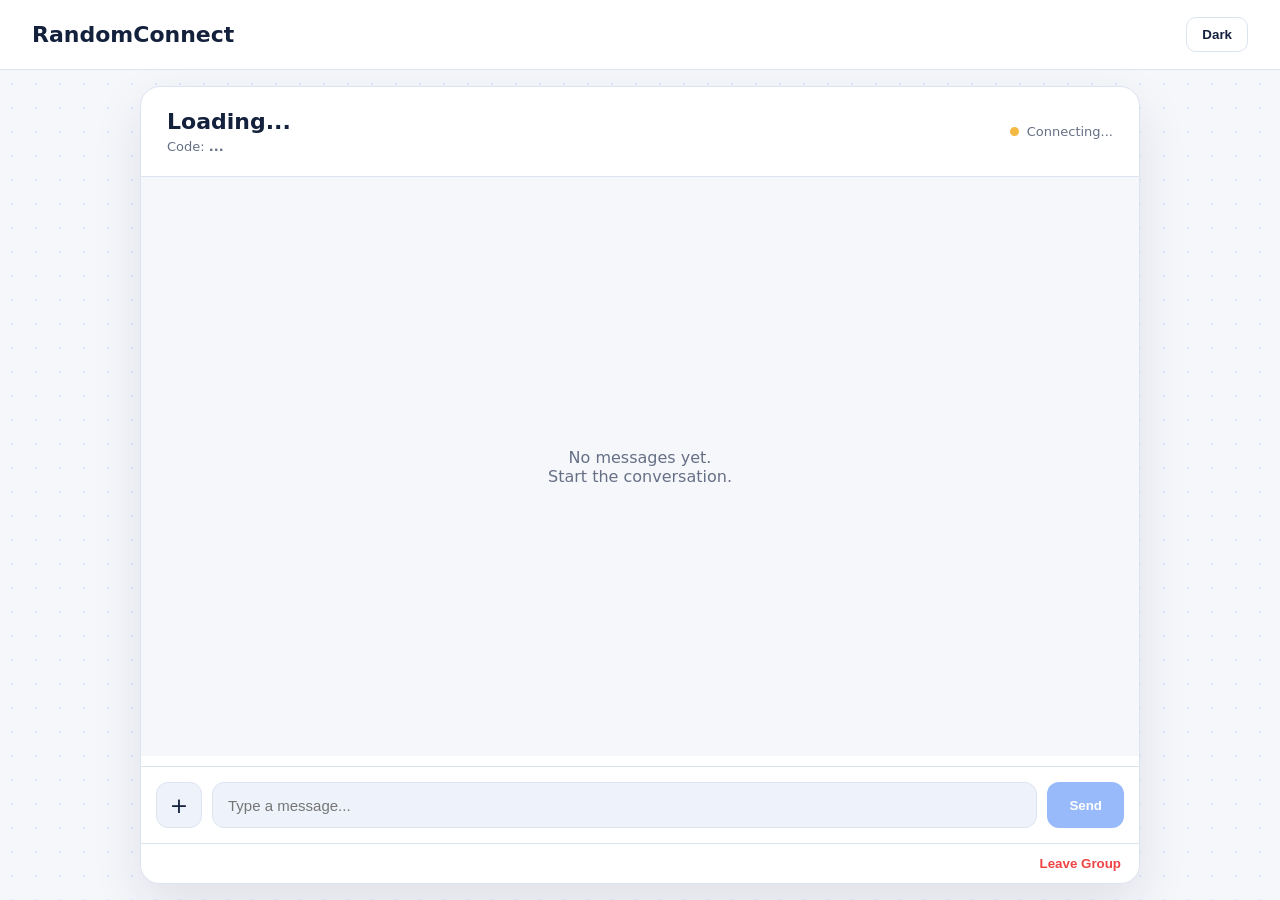
==== group-chat.html @ fb26e9f5 "Fix PostgreSQL group activity and chat" ====
<!DOCTYPE html>
<html lang="en">

<head>

    <meta charset="UTF-8">

    <meta
        name="viewport"
        content="width=device-width, initial-scale=1.0"
    >

    <title>Group Chat - RandomConnect</title>

    <style>

        * {
            box-sizing: border-box;
            margin: 0;
            padding: 0;
        }

        :root {
            --background: #f6f7fb;
            --surface: #ffffff;
            --surface-2: #eef3fb;
            --text: #14213d;
            --muted: #667085;
            --primary: #3478f6;
            --primary-dark: #2563d8;
            --border: #dce4f0;
        }

        body.dark {
            --background: #0f172a;
            --surface: #172033;
            --surface-2: #202b40;
            --text: #f8fafc;
            --muted: #94a3b8;
            --border: #334155;
        }

        body {
            min-height: 100vh;
            background-color: var(--background);

            background-image:
                radial-gradient(
                    #dce8ff 1.5px,
                    transparent 1.5px
                );

            background-size: 24px 24px;

            color: var(--text);

            font-family:
                Inter,
                system-ui,
                -apple-system,
                BlinkMacSystemFont,
                "Segoe UI",
                sans-serif;
        }

        body.dark {
            background-image:
                radial-gradient(
                    #263550 1.5px,
                    transparent 1.5px
                );
        }

        /* HEADER */

        header {
            height: 70px;

            display: flex;
            align-items: center;
            justify-content: space-between;

            padding: 0 32px;

            background: var(--surface);

            border-bottom:
                1px solid var(--border);
        }

        .logo {
            text-decoration: none;

            color: var(--text);

            font-size: 22px;
            font-weight: 800;
        }

        #theme-toggle {
            border: 1px solid var(--border);

            background: var(--surface);

            color: var(--text);

            padding: 9px 15px;

            border-radius: 10px;

            cursor: pointer;

            font-weight: 600;
        }

        /* PAGE */

        .page {
            width: min(
                1000px,
                calc(100% - 32px)
            );

            height: calc(100vh - 102px);

            min-height: 500px;

            margin: 16px auto;

            background: var(--surface);

            border:
                1px solid var(--border);

            border-radius: 20px;

            overflow: hidden;

            box-shadow:
                0 20px 50px
                rgba(20, 33, 61, 0.10);

            display: flex;
            flex-direction: column;
        }

        /* CHAT HEADER */

        .chat-header {
            padding: 22px 26px;

            display: flex;
            align-items: center;
            justify-content: space-between;

            border-bottom:
                1px solid var(--border);
        }

        .chat-header h1 {
            font-size: 22px;
        }

        .chat-header p {
            margin-top: 5px;

            color: var(--muted);

            font-size: 13px;
        }

        .status {
            display: flex;
            align-items: center;

            gap: 8px;

            color: var(--muted);

            font-size: 13px;
        }

        .status::before {
            content: "";

            width: 9px;
            height: 9px;

            border-radius: 50%;

            background: #f4b942;
        }

        .status.connected::before {
            background: #22c55e;
        }

        .status.disconnected::before {
            background: #ef4444;
        }

        /* BODY */

        .chat-body {
            flex: 1;

            min-height: 0;

            display: flex;
            flex-direction: column;
        }

        .messages {
            flex: 1;

            overflow-y: auto;

            padding: 26px;

            display: flex;
            flex-direction: column;

            gap: 12px;

            background: var(--background);
        }

        .empty {
            margin: auto;

            text-align: center;

            color: var(--muted);
        }

        .chat-message {
            max-width: 70%;

            align-self: flex-start;

            display: flex;
            flex-direction: column;

            gap: 4px;
        }

        .chat-message.own {
            align-self: flex-end;

            align-items: flex-end;
        }

        .bubble {
            padding: 11px 15px;

            border-radius:
                16px 16px 16px 4px;

            background: var(--surface);

            border:
                1px solid var(--border);

            word-break: break-word;

            line-height: 1.45;
        }

        .chat-message.own .bubble {
            background: var(--primary);

            color: white;

            border-color: var(--primary);

            border-radius:
                16px 16px 4px 16px;
        }

        .meta {
            padding: 0 5px;

            color: var(--muted);

            font-size: 10px;
        }

        /* FILES */

        .shared-image {
            max-width: 320px;
            max-height: 320px;

            border-radius: 12px;

            display: block;
        }

        .shared-video {
            max-width: 360px;
            width: 100%;

            border-radius: 12px;

            display: block;
        }

        .file-link {
            color: inherit;

            font-weight: 600;

            text-decoration: none;
        }

        .file-link:hover {
            text-decoration: underline;
        }

        /* COMPOSER */

        .message-form {
            display: flex;

            align-items: center;

            gap: 10px;

            padding: 15px;

            background: var(--surface);

            border-top:
                1px solid var(--border);
        }

        .file-button {
            width: 46px;
            height: 46px;

            display: flex;
            align-items: center;
            justify-content: center;

            border:
                1px solid var(--border);

            border-radius: 12px;

            background: var(--surface-2);

            color: var(--text);

            cursor: pointer;

            font-size: 22px;

            flex-shrink: 0;
        }

        .file-button:hover {
            border-color: var(--primary);
        }

        .message-input {
            flex: 1;

            min-width: 0;

            height: 46px;

            padding: 0 15px;

            border:
                1px solid var(--border);

            border-radius: 12px;

            outline: none;

            background: var(--surface-2);

            color: var(--text);

            font-size: 15px;
        }

        .message-input:focus {
            border-color: var(--primary);

            box-shadow:
                0 0 0 3px
                rgba(52, 120, 246, 0.12);
        }

        .send-button {
            height: 46px;

            padding: 0 22px;

            border: none;

            border-radius: 12px;

            background: var(--primary);

            color: white;

            font-weight: 700;

            cursor: pointer;
        }

        .send-button:hover {
            background: var(--primary-dark);
        }

        .send-button:disabled {
            opacity: 0.5;

            cursor: not-allowed;
        }

        .file-note {
            padding:
                0 18px
                10px;

            color: var(--muted);

            background: var(--surface);

            font-size: 11px;
        }

        /* ACTIONS */

        .chat-actions {
            padding: 12px 18px;

            display: flex;
            justify-content: flex-end;

            border-top:
                1px solid var(--border);

            background: var(--surface);
        }

        .leave-button {
            border: none;

            background: transparent;

            color: #ef4444;

            cursor: pointer;

            font-weight: 600;
        }

        @media (max-width: 650px) {

            header {
                padding: 0 16px;
            }

            .page {
                width: 100%;

                height:
                    calc(100vh - 70px);

                margin: 0;

                border-radius: 0;

                border-left: none;
                border-right: none;
            }

            .chat-header {
                padding: 18px;
            }

            .messages {
                padding: 18px;
            }

            .chat-message {
                max-width: 85%;
            }

            .message-form {
                padding: 10px;
            }

            .send-button {
                padding: 0 17px;
            }

        }

    </style>

</head>


<body>


<header>

    <a
        href="index.html"
        class="logo"
    >
        RandomConnect
    </a>


    <button
        id="theme-toggle"
        type="button"
    >
        Dark
    </button>

</header>


<main class="page">


    <div class="chat-header">

        <div>

            <h1 id="group-title">
                Loading...
            </h1>

            <p>
                Code:
                <strong id="group-code">
                    ...
                </strong>
            </p>

        </div>


        <div
            id="group-chat-status"
            class="status"
        >
            Connecting...
        </div>

    </div>


    <div class="chat-body">


        <div
            id="group-messages"
            class="messages"
        >

            <div
                id="empty-message"
                class="empty"
            >
                No messages yet.<br>
                Start the conversation.
            </div>

        </div>


        <p
            id="upload-status"
            class="file-note"
        ></p>


        <form
            id="group-message-form"
            class="message-form"
        >

            <label
                class="file-button"
                title="Send file"
            >

                +

                <input
                    type="file"
                    id="group-file-input"
                    hidden
                >

            </label>


            <input
                type="text"
                id="group-message-input"
                class="message-input"
                placeholder="Type a message..."
                autocomplete="off"
                maxlength="5000"
            >


            <button
                type="submit"
                id="send-button"
                class="send-button"
                disabled
            >
                Send
            </button>

        </form>


    </div>


    <div class="chat-actions">

        <button
            id="group-leave"
            class="leave-button"
            type="button"
        >
            Leave Group
        </button>

    </div>


</main>


<script>

const API_URL =
    "http://127.0.0.1:8000";


const params =
    new URLSearchParams(
        window.location.search
    );


const groupCode =
    params.get("code");


const anonymousId =
    getAnonymousId();


let groupSocket = null;


const groupTitle =
    document.getElementById(
        "group-title"
    );


const groupCodeElement =
    document.getElementById(
        "group-code"
    );


const groupMessages =
    document.getElementById(
        "group-messages"
    );


const emptyMessage =
    document.getElementById(
        "empty-message"
    );


const groupMessageForm =
    document.getElementById(
        "group-message-form"
    );


const groupMessageInput =
    document.getElementById(
        "group-message-input"
    );


const groupFileInput =
    document.getElementById(
        "group-file-input"
    );


const groupChatStatus =
    document.getElementById(
        "group-chat-status"
    );


const sendButton =
    document.getElementById(
        "send-button"
    );


const uploadStatus =
    document.getElementById(
        "upload-status"
    );


const themeToggle =
    document.getElementById(
        "theme-toggle"
    );


function getAnonymousId() {

    let id =
        localStorage.getItem(
            "randomconnect_id"
        );


    if (!id) {

        id =
            crypto.randomUUID();


        localStorage.setItem(
            "randomconnect_id",
            id
        );

    }


    return id;

}


/* THEME */

const savedTheme =
    localStorage.getItem(
        "randomconnect_theme"
    );


if (savedTheme === "dark") {

    document.body.classList.add(
        "dark"
    );

}


function updateThemeButton() {

    const dark =
        document.body.classList.contains(
            "dark"
        );


    themeToggle.textContent =
        dark
            ? "Light"
            : "Dark";

}


updateThemeButton();


themeToggle.addEventListener(
    "click",
    function () {

        document.body.classList.toggle(
            "dark"
        );


        const dark =
            document.body.classList.contains(
                "dark"
            );


        localStorage.setItem(
            "randomconnect_theme",
            dark
                ? "dark"
                : "light"
        );


        updateThemeButton();

    }
);


/* LOAD GROUP */

async function loadGroup() {

    const response =
        await fetch(
            `${API_URL}/api/groups/${encodeURIComponent(groupCode)}`
        );


    if (!response.ok) {

        throw new Error(
            "Group not found"
        );

    }


    const group =
        await response.json();


    groupTitle.textContent =
        group.name;


    groupCodeElement.textContent =
        group.code;

}


/* LOAD OLD MESSAGES */

async function loadMessages() {

    const response =
        await fetch(
            `${API_URL}/api/groups/${encodeURIComponent(groupCode)}/messages`
        );


    if (!response.ok) {

        return;

    }


    const messages =
        await response.json();


    messages.forEach(
        addGroupMessage
    );

}


/* DISPLAY MESSAGE */

function addGroupMessage(
    message
) {

    emptyMessage.style.display =
        "none";


    const wrapper =
        document.createElement(
            "div"
        );


    wrapper.className =
        message.sender_id === anonymousId
            ? "chat-message own"
            : "chat-message";


    const bubble =
        document.createElement(
            "div"
        );


    bubble.className =
        "bubble";


    if (
        message.message_type ===
        "file"
    ) {

        const url =
            `${API_URL}/api/files/${message.content}`;


        if (
            message.content_type &&
            message.content_type.startsWith(
                "image/"
            )
        ) {

            const image =
                document.createElement(
                    "img"
                );


            image.src =
                url;


            image.alt =
                message.filename ||
                "Shared image";


            image.className =
                "shared-image";


            bubble.appendChild(
                image
            );

        }


        else if (
            message.content_type &&
            message.content_type.startsWith(
                "video/"
            )
        ) {

            const video =
                document.createElement(
                    "video"
                );


            video.src =
                url;


            video.controls =
                true;


            video.className =
                "shared-video";


            bubble.appendChild(
                video
            );

        }


        const link =
            document.createElement(
                "a"
            );


        link.href =
            url;


        link.target =
            "_blank";


        link.className =
            "file-link";


        link.textContent =
            message.filename ||
            "Open file";


        bubble.appendChild(
            link
        );

    }


    else {

        bubble.textContent =
            message.content;

    }


    const meta =
        document.createElement(
            "small"
        );


    meta.className =
        "meta";


    meta.textContent =
        message.sender_id === anonymousId
            ? "You"
            : "Anonymous";


    wrapper.appendChild(
        bubble
    );


    wrapper.appendChild(
        meta
    );


    groupMessages.appendChild(
        wrapper
    );


    groupMessages.scrollTop =
        groupMessages.scrollHeight;

}


/* WEBSOCKET */

function connectToGroup() {

    const socketUrl =
        `ws://127.0.0.1:8000/ws/group/` +
        `${encodeURIComponent(groupCode)}/` +
        `${encodeURIComponent(anonymousId)}`;


    groupSocket =
        new WebSocket(
            `ws://127.0.0.1:8000/ws/groups/` +
            `${encodeURIComponent(groupCode)}`
        );

    groupSocket.addEventListener(
        "open",
        function () {

            groupChatStatus.textContent =
                "Connected";


            groupChatStatus.classList.add(
                "connected"
            );


            sendButton.disabled =
                false;

        }
    );


    groupSocket.addEventListener(
        "message",
        function (event) {

            const data =
                JSON.parse(
                    event.data
                );


            if (
                data.type ===
                "connected"
            ) {

                groupTitle.textContent =
                    data.group.name;

            }


            if (
                data.type ===
                "message"
            ) {

                addGroupMessage(
                    data
                );

            }


            if (
                data.type ===
                "group_deleted"
            ) {

                groupChatStatus.textContent =
                    "Group deleted";


                alert(
                    data.reason
                );


                window.location.href =
                    "group.html";

            }

        }
    );


    groupSocket.addEventListener(
        "close",
        function () {

            groupChatStatus.textContent =
                "Disconnected";


            groupChatStatus.classList.remove(
                "connected"
            );


            groupChatStatus.classList.add(
                "disconnected"
            );


            sendButton.disabled =
                true;

        }
    );


    groupSocket.addEventListener(
        "error",
        function (error) {

            console.error(
                "WebSocket error:",
                error
            );


            groupChatStatus.textContent =
                "Connection error";


            sendButton.disabled =
                true;

        }
    );

}


/* SEND MESSAGE */

groupMessageForm.addEventListener(
    "submit",
    function (event) {

        event.preventDefault();


        const content =
            groupMessageInput.value.trim();


        if (!content) {
            return;
        }


        if (
            !groupSocket ||
            groupSocket.readyState !==
            WebSocket.OPEN
        ) {

            return;

        }


        groupSocket.send(
            JSON.stringify({

                type: "message",

                sender_id: anonymousId,

                content: content

            })
        );


        groupMessageInput.value =
            "";


        groupMessageInput.focus();

    }
);


/* FILE UPLOAD */

groupFileInput.addEventListener(
    "change",
    async function () {

        const file =
            groupFileInput.files[0];


        if (!file) {
            return;
        }


        const maxSize =
            50 * 1024 * 1024;


        if (file.size > maxSize) {

            alert(
                "File must be 50 MB or smaller."
            );


            groupFileInput.value =
                "";


            return;

        }


        if (
            !groupSocket ||
            groupSocket.readyState !==
            WebSocket.OPEN
        ) {

            alert(
                "Chat is not connected yet."
            );


            groupFileInput.value =
                "";


            return;

        }


        uploadStatus.textContent =
            `Uploading ${file.name}...`;


        const formData =
            new FormData();


        formData.append(
            "file",
            file
        );


        try {

            const response =
                await fetch(
                    `${API_URL}/api/groups/` +
                    `${encodeURIComponent(groupCode)}/files` +
                    `?sender_id=${encodeURIComponent(anonymousId)}`,
                    {
                        method: "POST",
                        body: formData
                    }
                );


            const data =
                await response.json();


            if (!response.ok) {

                throw new Error(
                    data.detail ||
                    "Upload failed"
                );

            }


            groupSocket.send(
                JSON.stringify({

                    type: "file",

                    file_id: data.id

                })
            );


            uploadStatus.textContent =
                "File sent.";


        } catch (error) {

            console.error(
                "Upload error:",
                error
            );


            uploadStatus.textContent =
                "Upload failed.";


            alert(
                error.message
            );

        }


        groupFileInput.value =
            "";

    }
);


/* LEAVE */

document
    .getElementById("group-leave")
    .addEventListener(
        "click",
        function () {

            if (groupSocket) {

                groupSocket.close();

            }


            window.location.href =
                "group.html";

        }
    );


/* START */

async function start() {

    if (!groupCode) {

        alert(
            "No group code provided."
        );

        return;

    }


    try {

        await loadGroup();

        await loadMessages();

        connectToGroup();

    } catch (error) {

        console.error(
            error
        );


        alert(
            "Group not found."
        );


        window.location.href =
            "group.html";

    }

}


start();

</script>

</body>

</html>
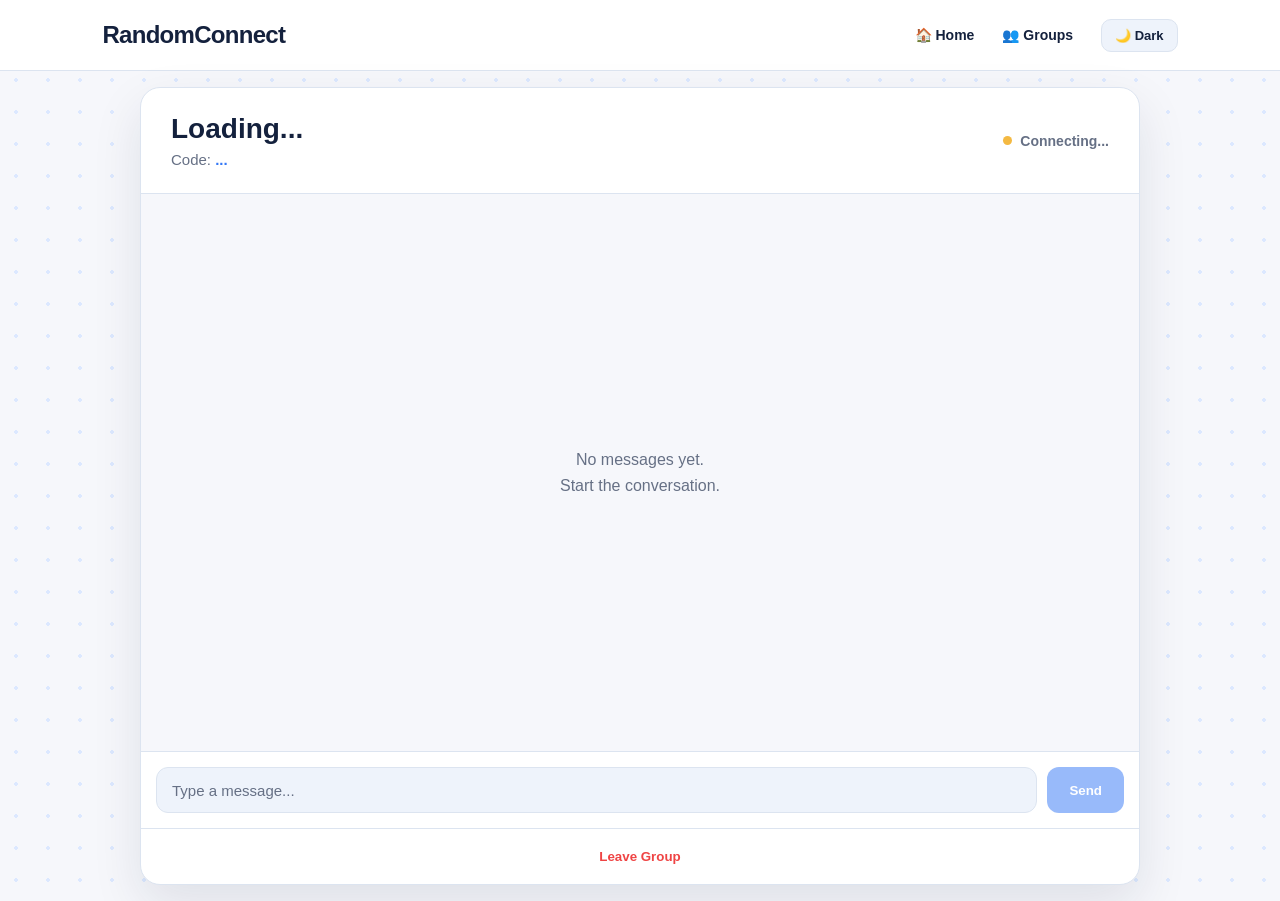
==== commit 1c2fb116: "Unify frontend styles and dark mode" ====
--- a/group-chat.html
+++ b/group-chat.html
@@ -12,496 +12,7 @@
 
     <title>Group Chat - RandomConnect</title>
 
-    <style>
-
-        * {
-            box-sizing: border-box;
-            margin: 0;
-            padding: 0;
-        }
-
-        :root {
-            --background: #f6f7fb;
-            --surface: #ffffff;
-            --surface-2: #eef3fb;
-            --text: #14213d;
-            --muted: #667085;
-            --primary: #3478f6;
-            --primary-dark: #2563d8;
-            --border: #dce4f0;
-        }
-
-        body.dark {
-            --background: #0f172a;
-            --surface: #172033;
-            --surface-2: #202b40;
-            --text: #f8fafc;
-            --muted: #94a3b8;
-            --border: #334155;
-        }
-
-        body {
-            min-height: 100vh;
-            background-color: var(--background);
-
-            background-image:
-                radial-gradient(
-                    #dce8ff 1.5px,
-                    transparent 1.5px
-                );
-
-            background-size: 24px 24px;
-
-            color: var(--text);
-
-            font-family:
-                Inter,
-                system-ui,
-                -apple-system,
-                BlinkMacSystemFont,
-                "Segoe UI",
-                sans-serif;
-        }
-
-        body.dark {
-            background-image:
-                radial-gradient(
-                    #263550 1.5px,
-                    transparent 1.5px
-                );
-        }
-
-        /* HEADER */
-
-        header {
-            height: 70px;
-
-            display: flex;
-            align-items: center;
-            justify-content: space-between;
-
-            padding: 0 32px;
-
-            background: var(--surface);
-
-            border-bottom:
-                1px solid var(--border);
-        }
-
-        .logo {
-            text-decoration: none;
-
-            color: var(--text);
-
-            font-size: 22px;
-            font-weight: 800;
-        }
-
-        #theme-toggle {
-            border: 1px solid var(--border);
-
-            background: var(--surface);
-
-            color: var(--text);
-
-            padding: 9px 15px;
-
-            border-radius: 10px;
-
-            cursor: pointer;
-
-            font-weight: 600;
-        }
-
-        /* PAGE */
-
-        .page {
-            width: min(
-                1000px,
-                calc(100% - 32px)
-            );
-
-            height: calc(100vh - 102px);
-
-            min-height: 500px;
-
-            margin: 16px auto;
-
-            background: var(--surface);
-
-            border:
-                1px solid var(--border);
-
-            border-radius: 20px;
-
-            overflow: hidden;
-
-            box-shadow:
-                0 20px 50px
-                rgba(20, 33, 61, 0.10);
-
-            display: flex;
-            flex-direction: column;
-        }
-
-        /* CHAT HEADER */
-
-        .chat-header {
-            padding: 22px 26px;
-
-            display: flex;
-            align-items: center;
-            justify-content: space-between;
-
-            border-bottom:
-                1px solid var(--border);
-        }
-
-        .chat-header h1 {
-            font-size: 22px;
-        }
-
-        .chat-header p {
-            margin-top: 5px;
-
-            color: var(--muted);
-
-            font-size: 13px;
-        }
-
-        .status {
-            display: flex;
-            align-items: center;
-
-            gap: 8px;
-
-            color: var(--muted);
-
-            font-size: 13px;
-        }
-
-        .status::before {
-            content: "";
-
-            width: 9px;
-            height: 9px;
-
-            border-radius: 50%;
-
-            background: #f4b942;
-        }
-
-        .status.connected::before {
-            background: #22c55e;
-        }
-
-        .status.disconnected::before {
-            background: #ef4444;
-        }
-
-        /* BODY */
-
-        .chat-body {
-            flex: 1;
-
-            min-height: 0;
-
-            display: flex;
-            flex-direction: column;
-        }
-
-        .messages {
-            flex: 1;
-
-            overflow-y: auto;
-
-            padding: 26px;
-
-            display: flex;
-            flex-direction: column;
-
-            gap: 12px;
-
-            background: var(--background);
-        }
-
-        .empty {
-            margin: auto;
-
-            text-align: center;
-
-            color: var(--muted);
-        }
-
-        .chat-message {
-            max-width: 70%;
-
-            align-self: flex-start;
-
-            display: flex;
-            flex-direction: column;
-
-            gap: 4px;
-        }
-
-        .chat-message.own {
-            align-self: flex-end;
-
-            align-items: flex-end;
-        }
-
-        .bubble {
-            padding: 11px 15px;
-
-            border-radius:
-                16px 16px 16px 4px;
-
-            background: var(--surface);
-
-            border:
-                1px solid var(--border);
-
-            word-break: break-word;
-
-            line-height: 1.45;
-        }
-
-        .chat-message.own .bubble {
-            background: var(--primary);
-
-            color: white;
-
-            border-color: var(--primary);
-
-            border-radius:
-                16px 16px 4px 16px;
-        }
-
-        .meta {
-            padding: 0 5px;
-
-            color: var(--muted);
-
-            font-size: 10px;
-        }
-
-        /* FILES */
-
-        .shared-image {
-            max-width: 320px;
-            max-height: 320px;
-
-            border-radius: 12px;
-
-            display: block;
-        }
-
-        .shared-video {
-            max-width: 360px;
-            width: 100%;
-
-            border-radius: 12px;
-
-            display: block;
-        }
-
-        .file-link {
-            color: inherit;
-
-            font-weight: 600;
-
-            text-decoration: none;
-        }
-
-        .file-link:hover {
-            text-decoration: underline;
-        }
-
-        /* COMPOSER */
-
-        .message-form {
-            display: flex;
-
-            align-items: center;
-
-            gap: 10px;
-
-            padding: 15px;
-
-            background: var(--surface);
-
-            border-top:
-                1px solid var(--border);
-        }
-
-        .file-button {
-            width: 46px;
-            height: 46px;
-
-            display: flex;
-            align-items: center;
-            justify-content: center;
-
-            border:
-                1px solid var(--border);
-
-            border-radius: 12px;
-
-            background: var(--surface-2);
-
-            color: var(--text);
-
-            cursor: pointer;
-
-            font-size: 22px;
-
-            flex-shrink: 0;
-        }
-
-        .file-button:hover {
-            border-color: var(--primary);
-        }
-
-        .message-input {
-            flex: 1;
-
-            min-width: 0;
-
-            height: 46px;
-
-            padding: 0 15px;
-
-            border:
-                1px solid var(--border);
-
-            border-radius: 12px;
-
-            outline: none;
-
-            background: var(--surface-2);
-
-            color: var(--text);
-
-            font-size: 15px;
-        }
-
-        .message-input:focus {
-            border-color: var(--primary);
-
-            box-shadow:
-                0 0 0 3px
-                rgba(52, 120, 246, 0.12);
-        }
-
-        .send-button {
-            height: 46px;
-
-            padding: 0 22px;
-
-            border: none;
-
-            border-radius: 12px;
-
-            background: var(--primary);
-
-            color: white;
-
-            font-weight: 700;
-
-            cursor: pointer;
-        }
-
-        .send-button:hover {
-            background: var(--primary-dark);
-        }
-
-        .send-button:disabled {
-            opacity: 0.5;
-
-            cursor: not-allowed;
-        }
-
-        .file-note {
-            padding:
-                0 18px
-                10px;
-
-            color: var(--muted);
-
-            background: var(--surface);
-
-            font-size: 11px;
-        }
-
-        /* ACTIONS */
-
-        .chat-actions {
-            padding: 12px 18px;
-
-            display: flex;
-            justify-content: flex-end;
-
-            border-top:
-                1px solid var(--border);
-
-            background: var(--surface);
-        }
-
-        .leave-button {
-            border: none;
-
-            background: transparent;
-
-            color: #ef4444;
-
-            cursor: pointer;
-
-            font-weight: 600;
-        }
-
-        @media (max-width: 650px) {
-
-            header {
-                padding: 0 16px;
-            }
-
-            .page {
-                width: 100%;
-
-                height:
-                    calc(100vh - 70px);
-
-                margin: 0;
-
-                border-radius: 0;
-
-                border-left: none;
-                border-right: none;
-            }
-
-            .chat-header {
-                padding: 18px;
-            }
-
-            .messages {
-                padding: 18px;
-            }
-
-            .chat-message {
-                max-width: 85%;
-            }
-
-            .message-form {
-                padding: 10px;
-            }
-
-            .send-button {
-                padding: 0 17px;
-            }
-
-        }
-
-    </style>
+    <link rel="stylesheet" href="style.css">
 
 </head>
 
@@ -511,20 +22,43 @@
 
 <header>
 
-    <a
-        href="index.html"
-        class="logo"
-    >
-        RandomConnect
-    </a>
+    <nav>
+
+        <a
+            href="index.html"
+            class="logo"
+        >
+            RandomConnect
+        </a>
 
 
-    <button
-        id="theme-toggle"
-        type="button"
-    >
-        Dark
-    </button>
+        <ul>
+
+            <li>
+                <a href="index.html">
+                    🏠 Home
+                </a>
+            </li>
+
+            <li>
+                <a href="group.html">
+                    👥 Groups
+                </a>
+            </li>
+
+            <li>
+                <button
+                    id="theme-toggle"
+                    class="theme-toggle"
+                    type="button"
+                >
+                    🌙 Dark
+                </button>
+            </li>
+
+        </ul>
+
+    </nav>
 
 </header>
 
@@ -579,32 +113,10 @@
         </div>
 
 
-        <p
-            id="upload-status"
-            class="file-note"
-        ></p>
-
-
         <form
             id="group-message-form"
             class="message-form"
         >
-
-            <label
-                class="file-button"
-                title="Send file"
-            >
-
-                +
-
-                <input
-                    type="file"
-                    id="group-file-input"
-                    hidden
-                >
-
-            </label>
-
 
             <input
                 type="text"
@@ -614,7 +126,6 @@
                 autocomplete="off"
                 maxlength="5000"
             >
-
 
             <button
                 type="submit"
@@ -647,827 +158,7 @@
 </main>
 
 
-<script>
-
-const API_URL =
-    "http://127.0.0.1:8000";
-
-
-const params =
-    new URLSearchParams(
-        window.location.search
-    );
-
-
-const groupCode =
-    params.get("code");
-
-
-const anonymousId =
-    getAnonymousId();
-
-
-let groupSocket = null;
-
-
-const groupTitle =
-    document.getElementById(
-        "group-title"
-    );
-
-
-const groupCodeElement =
-    document.getElementById(
-        "group-code"
-    );
-
-
-const groupMessages =
-    document.getElementById(
-        "group-messages"
-    );
-
-
-const emptyMessage =
-    document.getElementById(
-        "empty-message"
-    );
-
-
-const groupMessageForm =
-    document.getElementById(
-        "group-message-form"
-    );
-
-
-const groupMessageInput =
-    document.getElementById(
-        "group-message-input"
-    );
-
-
-const groupFileInput =
-    document.getElementById(
-        "group-file-input"
-    );
-
-
-const groupChatStatus =
-    document.getElementById(
-        "group-chat-status"
-    );
-
-
-const sendButton =
-    document.getElementById(
-        "send-button"
-    );
-
-
-const uploadStatus =
-    document.getElementById(
-        "upload-status"
-    );
-
-
-const themeToggle =
-    document.getElementById(
-        "theme-toggle"
-    );
-
-
-function getAnonymousId() {
-
-    let id =
-        localStorage.getItem(
-            "randomconnect_id"
-        );
-
-
-    if (!id) {
-
-        id =
-            crypto.randomUUID();
-
-
-        localStorage.setItem(
-            "randomconnect_id",
-            id
-        );
-
-    }
-
-
-    return id;
-
-}
-
-
-/* THEME */
-
-const savedTheme =
-    localStorage.getItem(
-        "randomconnect_theme"
-    );
-
-
-if (savedTheme === "dark") {
-
-    document.body.classList.add(
-        "dark"
-    );
-
-}
-
-
-function updateThemeButton() {
-
-    const dark =
-        document.body.classList.contains(
-            "dark"
-        );
-
-
-    themeToggle.textContent =
-        dark
-            ? "Light"
-            : "Dark";
-
-}
-
-
-updateThemeButton();
-
-
-themeToggle.addEventListener(
-    "click",
-    function () {
-
-        document.body.classList.toggle(
-            "dark"
-        );
-
-
-        const dark =
-            document.body.classList.contains(
-                "dark"
-            );
-
-
-        localStorage.setItem(
-            "randomconnect_theme",
-            dark
-                ? "dark"
-                : "light"
-        );
-
-
-        updateThemeButton();
-
-    }
-);
-
-
-/* LOAD GROUP */
-
-async function loadGroup() {
-
-    const response =
-        await fetch(
-            `${API_URL}/api/groups/${encodeURIComponent(groupCode)}`
-        );
-
-
-    if (!response.ok) {
-
-        throw new Error(
-            "Group not found"
-        );
-
-    }
-
-
-    const group =
-        await response.json();
-
-
-    groupTitle.textContent =
-        group.name;
-
-
-    groupCodeElement.textContent =
-        group.code;
-
-}
-
-
-/* LOAD OLD MESSAGES */
-
-async function loadMessages() {
-
-    const response =
-        await fetch(
-            `${API_URL}/api/groups/${encodeURIComponent(groupCode)}/messages`
-        );
-
-
-    if (!response.ok) {
-
-        return;
-
-    }
-
-
-    const messages =
-        await response.json();
-
-
-    messages.forEach(
-        addGroupMessage
-    );
-
-}
-
-
-/* DISPLAY MESSAGE */
-
-function addGroupMessage(
-    message
-) {
-
-    emptyMessage.style.display =
-        "none";
-
-
-    const wrapper =
-        document.createElement(
-            "div"
-        );
-
-
-    wrapper.className =
-        message.sender_id === anonymousId
-            ? "chat-message own"
-            : "chat-message";
-
-
-    const bubble =
-        document.createElement(
-            "div"
-        );
-
-
-    bubble.className =
-        "bubble";
-
-
-    if (
-        message.message_type ===
-        "file"
-    ) {
-
-        const url =
-            `${API_URL}/api/files/${message.content}`;
-
-
-        if (
-            message.content_type &&
-            message.content_type.startsWith(
-                "image/"
-            )
-        ) {
-
-            const image =
-                document.createElement(
-                    "img"
-                );
-
-
-            image.src =
-                url;
-
-
-            image.alt =
-                message.filename ||
-                "Shared image";
-
-
-            image.className =
-                "shared-image";
-
-
-            bubble.appendChild(
-                image
-            );
-
-        }
-
-
-        else if (
-            message.content_type &&
-            message.content_type.startsWith(
-                "video/"
-            )
-        ) {
-
-            const video =
-                document.createElement(
-                    "video"
-                );
-
-
-            video.src =
-                url;
-
-
-            video.controls =
-                true;
-
-
-            video.className =
-                "shared-video";
-
-
-            bubble.appendChild(
-                video
-            );
-
-        }
-
-
-        const link =
-            document.createElement(
-                "a"
-            );
-
-
-        link.href =
-            url;
-
-
-        link.target =
-            "_blank";
-
-
-        link.className =
-            "file-link";
-
-
-        link.textContent =
-            message.filename ||
-            "Open file";
-
-
-        bubble.appendChild(
-            link
-        );
-
-    }
-
-
-    else {
-
-        bubble.textContent =
-            message.content;
-
-    }
-
-
-    const meta =
-        document.createElement(
-            "small"
-        );
-
-
-    meta.className =
-        "meta";
-
-
-    meta.textContent =
-        message.sender_id === anonymousId
-            ? "You"
-            : "Anonymous";
-
-
-    wrapper.appendChild(
-        bubble
-    );
-
-
-    wrapper.appendChild(
-        meta
-    );
-
-
-    groupMessages.appendChild(
-        wrapper
-    );
-
-
-    groupMessages.scrollTop =
-        groupMessages.scrollHeight;
-
-}
-
-
-/* WEBSOCKET */
-
-function connectToGroup() {
-
-    const socketUrl =
-        `ws://127.0.0.1:8000/ws/group/` +
-        `${encodeURIComponent(groupCode)}/` +
-        `${encodeURIComponent(anonymousId)}`;
-
-
-    groupSocket =
-        new WebSocket(
-            `ws://127.0.0.1:8000/ws/groups/` +
-            `${encodeURIComponent(groupCode)}`
-        );
-
-    groupSocket.addEventListener(
-        "open",
-        function () {
-
-            groupChatStatus.textContent =
-                "Connected";
-
-
-            groupChatStatus.classList.add(
-                "connected"
-            );
-
-
-            sendButton.disabled =
-                false;
-
-        }
-    );
-
-
-    groupSocket.addEventListener(
-        "message",
-        function (event) {
-
-            const data =
-                JSON.parse(
-                    event.data
-                );
-
-
-            if (
-                data.type ===
-                "connected"
-            ) {
-
-                groupTitle.textContent =
-                    data.group.name;
-
-            }
-
-
-            if (
-                data.type ===
-                "message"
-            ) {
-
-                addGroupMessage(
-                    data
-                );
-
-            }
-
-
-            if (
-                data.type ===
-                "group_deleted"
-            ) {
-
-                groupChatStatus.textContent =
-                    "Group deleted";
-
-
-                alert(
-                    data.reason
-                );
-
-
-                window.location.href =
-                    "group.html";
-
-            }
-
-        }
-    );
-
-
-    groupSocket.addEventListener(
-        "close",
-        function () {
-
-            groupChatStatus.textContent =
-                "Disconnected";
-
-
-            groupChatStatus.classList.remove(
-                "connected"
-            );
-
-
-            groupChatStatus.classList.add(
-                "disconnected"
-            );
-
-
-            sendButton.disabled =
-                true;
-
-        }
-    );
-
-
-    groupSocket.addEventListener(
-        "error",
-        function (error) {
-
-            console.error(
-                "WebSocket error:",
-                error
-            );
-
-
-            groupChatStatus.textContent =
-                "Connection error";
-
-
-            sendButton.disabled =
-                true;
-
-        }
-    );
-
-}
-
-
-/* SEND MESSAGE */
-
-groupMessageForm.addEventListener(
-    "submit",
-    function (event) {
-
-        event.preventDefault();
-
-
-        const content =
-            groupMessageInput.value.trim();
-
-
-        if (!content) {
-            return;
-        }
-
-
-        if (
-            !groupSocket ||
-            groupSocket.readyState !==
-            WebSocket.OPEN
-        ) {
-
-            return;
-
-        }
-
-
-        groupSocket.send(
-            JSON.stringify({
-
-                type: "message",
-
-                sender_id: anonymousId,
-
-                content: content
-
-            })
-        );
-
-
-        groupMessageInput.value =
-            "";
-
-
-        groupMessageInput.focus();
-
-    }
-);
-
-
-/* FILE UPLOAD */
-
-groupFileInput.addEventListener(
-    "change",
-    async function () {
-
-        const file =
-            groupFileInput.files[0];
-
-
-        if (!file) {
-            return;
-        }
-
-
-        const maxSize =
-            50 * 1024 * 1024;
-
-
-        if (file.size > maxSize) {
-
-            alert(
-                "File must be 50 MB or smaller."
-            );
-
-
-            groupFileInput.value =
-                "";
-
-
-            return;
-
-        }
-
-
-        if (
-            !groupSocket ||
-            groupSocket.readyState !==
-            WebSocket.OPEN
-        ) {
-
-            alert(
-                "Chat is not connected yet."
-            );
-
-
-            groupFileInput.value =
-                "";
-
-
-            return;
-
-        }
-
-
-        uploadStatus.textContent =
-            `Uploading ${file.name}...`;
-
-
-        const formData =
-            new FormData();
-
-
-        formData.append(
-            "file",
-            file
-        );
-
-
-        try {
-
-            const response =
-                await fetch(
-                    `${API_URL}/api/groups/` +
-                    `${encodeURIComponent(groupCode)}/files` +
-                    `?sender_id=${encodeURIComponent(anonymousId)}`,
-                    {
-                        method: "POST",
-                        body: formData
-                    }
-                );
-
-
-            const data =
-                await response.json();
-
-
-            if (!response.ok) {
-
-                throw new Error(
-                    data.detail ||
-                    "Upload failed"
-                );
-
-            }
-
-
-            groupSocket.send(
-                JSON.stringify({
-
-                    type: "file",
-
-                    file_id: data.id
-
-                })
-            );
-
-
-            uploadStatus.textContent =
-                "File sent.";
-
-
-        } catch (error) {
-
-            console.error(
-                "Upload error:",
-                error
-            );
-
-
-            uploadStatus.textContent =
-                "Upload failed.";
-
-
-            alert(
-                error.message
-            );
-
-        }
-
-
-        groupFileInput.value =
-            "";
-
-    }
-);
-
-
-/* LEAVE */
-
-document
-    .getElementById("group-leave")
-    .addEventListener(
-        "click",
-        function () {
-
-            if (groupSocket) {
-
-                groupSocket.close();
-
-            }
-
-
-            window.location.href =
-                "group.html";
-
-        }
-    );
-
-
-/* START */
-
-async function start() {
-
-    if (!groupCode) {
-
-        alert(
-            "No group code provided."
-        );
-
-        return;
-
-    }
-
-
-    try {
-
-        await loadGroup();
-
-        await loadMessages();
-
-        connectToGroup();
-
-    } catch (error) {
-
-        console.error(
-            error
-        );
-
-
-        alert(
-            "Group not found."
-        );
-
-
-        window.location.href =
-            "group.html";
-
-    }
-
-}
-
-
-start();
-
-</script>
+<script src="script.js"></script>
 
 </body>
 
--- a/style.css
+++ b/style.css
@@ -0,0 +1,1907 @@
+:root {
+    --background: #f6f7fb;
+    --surface: #ffffff;
+    --surface-2: #eef3fb;
+    --dark: #14213d;
+    --text: #14213d;
+    --muted: #667085;
+
+    --primary: #3478f6;
+    --primary-dark: #2563d8;
+
+    --secondary: #dce8ff;
+    --accent: #f4b942;
+
+    --border: #dce4f0;
+
+    --danger: #ef4444;
+}
+
+
+body.dark {
+    --background: #0f172a;
+    --surface: #172033;
+    --surface-2: #202b40;
+
+    --dark: #f8fafc;
+    --text: #f8fafc;
+    --muted: #94a3b8;
+
+    --secondary: #263550;
+    --border: #334155;
+
+    --primary: #4d8dff;
+    --primary-dark: #3478f6;
+}
+
+
+/* =========================
+   RESET
+========================= */
+
+* {
+    margin: 0;
+    padding: 0;
+    box-sizing: border-box;
+}
+
+
+html,
+body {
+    width: 100%;
+    overflow-x: hidden;
+}
+
+
+body {
+    font-family:
+        Arial,
+        sans-serif;
+
+    color: var(--text);
+
+    background-color: var(--background);
+
+    background-image:
+        radial-gradient(
+            circle,
+            var(--secondary) 2px,
+            transparent 2px
+        );
+
+    background-size: 32px 32px;
+
+    transition:
+        background-color 0.3s ease,
+        color 0.3s ease;
+}
+
+
+/* =========================
+   THEME BUTTON
+========================= */
+
+.theme-toggle {
+    display: inline-flex;
+
+    align-items: center;
+    justify-content: center;
+
+    gap: 7px;
+
+    padding: 9px 13px;
+
+    border:
+        1px solid var(--border);
+
+    border-radius: 10px;
+
+    background: var(--surface);
+
+    color: var(--text);
+
+    font-family: inherit;
+
+    font-size: 14px;
+
+    font-weight: 600;
+
+    cursor: pointer;
+
+    transition:
+        background-color 0.3s ease,
+        border-color 0.3s ease,
+        transform 0.2s ease;
+}
+
+
+.theme-toggle:hover {
+    border-color: var(--primary);
+
+    transform: translateY(-1px);
+}
+
+
+/* =========================
+   NAVIGATION
+========================= */
+
+header {
+    width: 100%;
+
+    background-color: var(--surface);
+
+    border-bottom:
+        1px solid var(--border);
+
+    transition:
+        background-color 0.3s ease,
+        border-color 0.3s ease;
+}
+
+
+nav {
+    width: 100%;
+
+    max-width: 1400px;
+
+    min-height: 70px;
+
+    margin: auto;
+
+    padding: 0 8%;
+
+    display: flex;
+
+    align-items: center;
+
+    justify-content: space-between;
+}
+
+
+.logo {
+    text-decoration: none;
+
+    color: var(--text);
+
+    font-size: 24px;
+
+    font-weight: 800;
+
+    letter-spacing: -0.7px;
+
+    white-space: nowrap;
+
+    transition:
+        color 0.3s ease;
+}
+
+
+.logo:hover {
+    color: var(--primary);
+}
+
+
+nav ul {
+    display: flex;
+
+    align-items: center;
+
+    gap: 28px;
+
+    list-style: none;
+}
+
+
+nav ul li {
+    display: flex;
+
+    align-items: center;
+}
+
+
+nav ul li a {
+    position: relative;
+
+    text-decoration: none;
+
+    color: var(--text);
+
+    font-size: 14px;
+
+    font-weight: 600;
+
+    transition:
+        color 0.3s ease;
+}
+
+
+nav ul li a:hover {
+    color: var(--primary);
+}
+
+
+nav ul li a::after {
+    content: "";
+
+    position: absolute;
+
+    left: 0;
+
+    bottom: -8px;
+
+    width: 0;
+
+    height: 2px;
+
+    border-radius: 2px;
+
+    background-color: var(--primary);
+
+    transition:
+        width 0.25s ease;
+}
+
+
+nav ul li a:hover::after {
+    width: 100%;
+}
+
+
+/* THEME BUTTON */
+
+.theme-toggle {
+    display: inline-flex;
+
+    align-items: center;
+
+    justify-content: center;
+
+    gap: 6px;
+
+    padding: 8px 13px;
+
+    border:
+        1px solid var(--border);
+
+    border-radius: 10px;
+
+    background-color: var(--surface-2);
+
+    color: var(--text);
+
+    font-family: inherit;
+
+    font-size: 13px;
+
+    font-weight: 600;
+
+    cursor: pointer;
+
+    transition:
+        background-color 0.25s ease,
+        border-color 0.25s ease,
+        color 0.25s ease,
+        transform 0.2s ease;
+}
+
+
+.theme-toggle:hover {
+    border-color: var(--primary);
+
+    background-color: var(--surface);
+
+    transform: translateY(-1px);
+}
+/* =========================
+   HERO
+========================= */
+
+.hero {
+    min-height: 80vh;
+
+    display: flex;
+
+    justify-content: center;
+
+    align-items: center;
+
+    text-align: center;
+
+    padding: 60px 8%;
+
+    position: relative;
+}
+
+
+.hero-content {
+    max-width: 700px;
+
+    position: relative;
+
+    z-index: 1;
+}
+
+
+.hero-content h1 {
+    font-size: 52px;
+
+    margin-bottom: 20px;
+
+    line-height: 1.1;
+}
+
+
+.hero-content p {
+    font-size: 18px;
+
+    margin-bottom: 30px;
+
+    color: var(--muted);
+}
+
+
+.hero-buttons {
+    display: flex;
+
+    justify-content: center;
+
+    gap: 15px;
+}
+
+
+.btn {
+    text-decoration: none;
+
+    padding: 13px 22px;
+
+    border-radius: 8px;
+
+    color: var(--text);
+
+    border:
+        1px solid var(--text);
+
+    font-weight: 600;
+}
+
+
+.btn:hover {
+    background-color: var(--text);
+
+    color: var(--background);
+}
+
+
+.primary {
+    background-color: var(--primary);
+
+    color: white;
+
+    border-color: var(--primary);
+}
+
+
+.primary:hover {
+    background-color: var(--primary-dark);
+
+    border-color: var(--primary-dark);
+
+    color: white;
+}
+
+
+/* =========================
+   CONNECTION
+========================= */
+
+.connection {
+    padding: 80px 8%;
+
+    text-align: center;
+}
+
+
+.connection-content h2 {
+    font-size: 36px;
+
+    margin-bottom: 15px;
+}
+
+
+.connection-content > p {
+    margin-bottom: 40px;
+
+    color: var(--muted);
+}
+
+
+.connection-options {
+    display: flex;
+
+    justify-content: center;
+
+    gap: 30px;
+}
+
+
+.option {
+    flex: 1;
+
+    padding: 38px 32px;
+
+    background-color: var(--surface);
+
+    border:
+        1px solid var(--border);
+
+    border-radius: 16px;
+
+    text-align: left;
+}
+
+
+.option:hover {
+    border-color: var(--primary);
+
+    transform: translateY(-4px);
+}
+
+
+.option h3 {
+    font-size: 26px;
+
+    margin-bottom: 15px;
+
+    color: var(--text);
+}
+
+
+.option p {
+    margin-bottom: 25px;
+
+    line-height: 1.7;
+
+    color: var(--muted);
+}
+
+
+.option a {
+    text-decoration: none;
+
+    display: inline-block;
+
+    padding: 10px 16px;
+
+    color: var(--primary);
+
+    border:
+        1px solid var(--primary);
+
+    border-radius: 8px;
+
+    font-weight: 600;
+}
+
+
+.option a:hover {
+    background-color: var(--primary);
+
+    color: white;
+}
+
+
+/* =========================
+   HOW IT WORKS
+========================= */
+
+.how-it-works {
+    padding: 80px 8%;
+
+    text-align: center;
+
+    background-color: var(--surface-2);
+}
+
+
+.how-content h2 {
+    font-size: 36px;
+
+    margin-bottom: 40px;
+}
+
+
+.steps {
+    display: flex;
+
+    justify-content: center;
+
+    gap: 30px;
+}
+
+
+.step {
+    flex: 1;
+
+    padding: 32px 28px;
+
+    background-color: var(--surface);
+
+    border:
+        1px solid var(--border);
+
+    border-radius: 16px;
+
+    text-align: left;
+}
+
+
+.step:hover {
+    border-color: var(--primary);
+
+    transform: translateY(-4px);
+}
+
+
+.step h3 {
+    font-size: 22px;
+
+    margin-bottom: 12px;
+
+    color: var(--text);
+}
+
+
+.step-number {
+    display: block;
+
+    color: var(--accent);
+
+    font-size: 14px;
+
+    font-weight: 700;
+
+    margin-bottom: 10px;
+}
+
+
+.step p {
+    line-height: 1.7;
+
+    color: var(--muted);
+}
+
+
+/* =========================
+   FEATURES
+========================= */
+
+.features {
+    padding: 80px 8%;
+
+    text-align: center;
+}
+
+
+.features-content h2 {
+    font-size: 36px;
+
+    margin-bottom: 15px;
+}
+
+
+.features-content > p {
+    margin-bottom: 40px;
+
+    color: var(--muted);
+}
+
+
+.feature-list {
+    display: flex;
+
+    justify-content: center;
+
+    gap: 20px;
+
+    flex-wrap: wrap;
+}
+
+
+.feature {
+    width: 250px;
+
+    padding: 30px;
+
+    background-color: var(--surface);
+
+    border:
+        1px solid var(--border);
+
+    border-radius: 16px;
+}
+
+
+.feature h3 {
+    margin-bottom: 15px;
+
+    color: var(--text);
+}
+
+
+.feature p {
+    line-height: 1.6;
+
+    color: var(--muted);
+}
+
+
+.feature:hover {
+    border-color: var(--primary);
+
+    transform: translateY(-4px);
+}
+
+
+/* =========================
+   FOOTER
+========================= */
+
+footer {
+    padding: 45px 8% 30px;
+
+    background-color: var(--surface);
+
+    border-top:
+        1px solid var(--border);
+}
+
+
+.footer-content {
+    display: flex;
+
+    justify-content: space-between;
+
+    align-items: center;
+
+    max-width: 1400px;
+
+    margin: auto;
+}
+
+
+.footer-links {
+    display: flex;
+
+    gap: 20px;
+}
+
+
+.footer-links a {
+    text-decoration: none;
+
+    color: var(--text);
+
+    font-size: 14px;
+
+    font-weight: 500;
+}
+
+
+.footer-links a:hover {
+    color: var(--primary);
+}
+
+
+.copyright {
+    text-align: center;
+
+    margin-top: 35px;
+
+    padding-top: 20px;
+
+    border-top:
+        1px solid var(--border);
+
+    font-size: 13px;
+
+    color: var(--muted);
+}
+
+
+/* =========================
+   RANDOM CHAT
+========================= */
+
+.chat-page {
+    min-height:
+        calc(100vh - 80px);
+
+    display: flex;
+
+    justify-content: center;
+
+    align-items: center;
+
+    padding: 60px 8%;
+}
+
+
+.chat-container {
+    width: 100%;
+
+    max-width: 900px;
+
+    background-color: var(--surface);
+
+    border:
+        1px solid var(--border);
+
+    border-radius: 20px;
+
+    overflow: hidden;
+
+    box-shadow:
+        0 20px 50px
+        rgba(20, 33, 61, 0.10);
+}
+
+
+.chat-header {
+    display: flex;
+
+    justify-content: space-between;
+
+    align-items: center;
+
+    padding: 25px 30px;
+
+    border-bottom:
+        1px solid var(--border);
+}
+
+
+.chat-header h1 {
+    font-size: 28px;
+
+    margin-bottom: 6px;
+}
+
+
+.chat-header p {
+    font-size: 15px;
+
+    color: var(--muted);
+}
+
+
+.status {
+    display: inline-block;
+
+    padding: 8px 14px;
+
+    background-color: var(--surface-2);
+
+    border-radius: 20px;
+
+    font-size: 14px;
+
+    font-weight: 600;
+
+    color: var(--text);
+}
+
+
+.chat-area {
+    min-height: 400px;
+
+    display: flex;
+
+    justify-content: center;
+
+    align-items: center;
+
+    padding: 40px;
+}
+
+
+.matching-screen {
+    text-align: center;
+
+    max-width: 450px;
+}
+
+
+.matching-screen h2 {
+    font-size: 26px;
+
+    margin-bottom: 12px;
+}
+
+
+.matching-screen p {
+    line-height: 1.6;
+
+    color: var(--muted);
+}
+
+
+.matching-circle {
+    width: 70px;
+
+    height: 70px;
+
+    margin:
+        0 auto 25px;
+
+    border:
+        5px solid var(--secondary);
+
+    border-top-color:
+        var(--primary);
+
+    border-radius: 50%;
+
+    animation:
+        spin 1s linear infinite;
+}
+
+
+@keyframes spin {
+
+    from {
+        transform: rotate(0deg);
+    }
+
+    to {
+        transform: rotate(360deg);
+    }
+
+}
+
+
+.chat-actions {
+    padding: 20px 30px;
+
+    border-top:
+        1px solid var(--border);
+
+    display: flex;
+
+    justify-content: center;
+}
+
+
+.chat-btn {
+    padding: 12px 24px;
+
+    border-radius: 8px;
+
+    font-size: 15px;
+
+    font-weight: 600;
+
+    cursor: pointer;
+
+    font-family: inherit;
+}
+
+
+.secondary-btn {
+    background-color: var(--surface);
+
+    color: var(--text);
+
+    border:
+        1px solid var(--text);
+}
+
+
+.secondary-btn:hover {
+    background-color: var(--text);
+
+    color: var(--background);
+}
+
+
+/* CONVERSATION */
+
+.conversation {
+    display: none;
+
+    width: 100%;
+
+    height: 400px;
+
+    flex-direction: column;
+}
+
+
+.messages {
+    flex: 1;
+
+    overflow-y: auto;
+
+    display: flex;
+
+    flex-direction: column;
+
+    gap: 12px;
+
+    padding: 10px;
+}
+
+
+.message {
+    max-width: 70%;
+
+    padding: 12px 16px;
+
+    border-radius: 12px;
+
+    line-height: 1.5;
+}
+
+
+.message.received {
+    align-self: flex-start;
+
+    background-color: var(--surface-2);
+
+    color: var(--text);
+}
+
+
+.message.sent {
+    align-self: flex-end;
+
+    background-color: var(--primary);
+
+    color: white;
+}
+
+
+.message-form {
+    display: flex;
+
+    gap: 10px;
+
+    padding-top: 15px;
+}
+
+
+.message-form input {
+    flex: 1;
+
+    padding: 12px 15px;
+
+    border:
+        1px solid var(--border);
+
+    border-radius: 8px;
+
+    background-color: var(--surface-2);
+
+    color: var(--text);
+
+    font-family: inherit;
+
+    font-size: 15px;
+
+    outline: none;
+}
+
+
+.message-form input::placeholder {
+    color: var(--muted);
+}
+
+
+.message-form input:focus {
+    border-color: var(--primary);
+}
+
+
+.message-form button {
+    padding: 12px 20px;
+
+    border: none;
+
+    border-radius: 8px;
+
+    background-color: var(--primary);
+
+    color: white;
+
+    font-family: inherit;
+
+    font-weight: 600;
+
+    cursor: pointer;
+}
+
+
+.message-form button:hover {
+    background-color: var(--primary-dark);
+}
+
+
+/* =========================
+   GROUP PAGE
+========================= */
+
+.group-page {
+    min-height:
+        calc(100vh - 80px);
+
+    padding: 80px 8%;
+}
+
+
+.group-intro {
+    max-width: 650px;
+
+    margin:
+        0 auto 50px;
+
+    text-align: center;
+}
+
+
+.group-intro h1 {
+    font-size: 42px;
+
+    margin-bottom: 15px;
+
+    line-height: 1.15;
+}
+
+
+.group-intro p {
+    font-size: 17px;
+
+    line-height: 1.6;
+
+    color: var(--muted);
+}
+
+
+.group-options {
+    max-width: 1000px;
+
+    margin: auto;
+
+    display: flex;
+
+    gap: 30px;
+}
+
+
+.group-card {
+    flex: 1;
+
+    background-color: var(--surface);
+
+    border:
+        1px solid var(--border);
+
+    border-radius: 16px;
+
+    padding: 38px 32px;
+}
+
+
+.group-card:hover {
+    border-color: var(--primary);
+
+    transform: translateY(-4px);
+}
+
+
+.group-card h2 {
+    font-size: 26px;
+
+    margin-bottom: 15px;
+}
+
+
+.group-card-content > p {
+    line-height: 1.7;
+
+    margin-bottom: 30px;
+
+    color: var(--muted);
+}
+
+
+.group-card form {
+    display: flex;
+
+    flex-direction: column;
+
+    gap: 12px;
+}
+
+
+.group-card label {
+    font-size: 14px;
+
+    font-weight: 600;
+}
+
+
+.group-card input {
+    width: 100%;
+
+    padding: 13px 14px;
+
+    border:
+        1px solid var(--border);
+
+    border-radius: 8px;
+
+    background-color: var(--surface-2);
+
+    font-family: inherit;
+
+    font-size: 15px;
+
+    color: var(--text);
+
+    outline: none;
+}
+
+
+.group-card input::placeholder {
+    color: var(--muted);
+}
+
+
+.group-card input:focus {
+    border-color: var(--primary);
+}
+
+
+.group-btn {
+    margin-top: 10px;
+
+    padding: 13px 18px;
+
+    border-radius: 8px;
+
+    border:
+        1px solid var(--primary);
+
+    font-family: inherit;
+
+    font-size: 15px;
+
+    font-weight: 600;
+
+    cursor: pointer;
+}
+
+
+.primary-group-btn {
+    background-color: var(--primary);
+
+    color: white;
+}
+
+
+.primary-group-btn:hover {
+    background-color: var(--primary-dark);
+
+    border-color: var(--primary-dark);
+}
+
+
+.secondary-group-btn {
+    background-color: var(--surface);
+
+    color: var(--primary);
+}
+
+
+.secondary-group-btn:hover {
+    background-color: var(--primary);
+
+    color: white;
+}
+
+
+.group-result {
+    max-width: 600px;
+
+    margin:
+        40px auto 0;
+
+    text-align: center;
+
+    display: none;
+
+    padding: 25px;
+
+    background-color: var(--surface);
+
+    border:
+        1px solid var(--border);
+
+    border-radius: 16px;
+}
+
+
+.group-result h3 {
+    font-size: 22px;
+
+    margin-bottom: 12px;
+}
+
+
+.group-result p {
+    margin-bottom: 10px;
+
+    line-height: 1.6;
+
+    color: var(--muted);
+}
+
+
+.group-result h2 {
+    margin-top: 20px;
+
+    color: var(--primary);
+
+    font-size: 32px;
+
+    letter-spacing: 4px;
+}
+
+
+/* =========================
+   GROUP CHAT
+========================= */
+
+.page {
+    width:
+        min(
+            1000px,
+            calc(100% - 32px)
+        );
+
+    height:
+        calc(100vh - 102px);
+
+    min-height: 500px;
+
+    margin: 16px auto;
+
+    background: var(--surface);
+
+    border:
+        1px solid var(--border);
+
+    border-radius: 20px;
+
+    overflow: hidden;
+
+    box-shadow:
+        0 20px 50px
+        rgba(20, 33, 61, 0.10);
+
+    display: flex;
+
+    flex-direction: column;
+}
+
+
+.chat-body {
+    flex: 1;
+
+    min-height: 0;
+
+    display: flex;
+
+    flex-direction: column;
+}
+
+
+.chat-header .status {
+    display: flex;
+
+    align-items: center;
+
+    gap: 8px;
+
+    color: var(--muted);
+
+    background: transparent;
+
+    padding: 0;
+
+    border-radius: 0;
+}
+
+
+.chat-header .status::before {
+    content: "";
+
+    width: 9px;
+
+    height: 9px;
+
+    border-radius: 50%;
+
+    background: var(--accent);
+}
+
+
+.chat-header .status.connected::before {
+    background: #22c55e;
+}
+
+
+.chat-header .status.disconnected::before {
+    background: var(--danger);
+}
+
+
+.chat-header strong {
+    color: var(--primary);
+}
+
+
+#group-messages {
+    flex: 1;
+
+    overflow-y: auto;
+
+    padding: 26px;
+
+    display: flex;
+
+    flex-direction: column;
+
+    gap: 12px;
+
+    background: var(--background);
+}
+
+
+.empty {
+    margin: auto;
+
+    text-align: center;
+
+    color: var(--muted);
+
+    line-height: 1.6;
+}
+
+
+.chat-message {
+    max-width: 70%;
+
+    align-self: flex-start;
+
+    display: flex;
+
+    flex-direction: column;
+
+    gap: 4px;
+}
+
+
+.chat-message.own {
+    align-self: flex-end;
+
+    align-items: flex-end;
+}
+
+
+.bubble {
+    padding: 11px 15px;
+
+    border-radius:
+        16px 16px 16px 4px;
+
+    background: var(--surface);
+
+    border:
+        1px solid var(--border);
+
+    word-break: break-word;
+
+    line-height: 1.45;
+}
+
+
+.chat-message.own .bubble {
+    background: var(--primary);
+
+    color: white;
+
+    border-color: var(--primary);
+
+    border-radius:
+        16px 16px 4px 16px;
+}
+
+
+.meta {
+    padding: 0 5px;
+
+    color: var(--muted);
+
+    font-size: 10px;
+}
+
+
+#group-message-form {
+    display: flex;
+
+    align-items: center;
+
+    gap: 10px;
+
+    padding: 15px;
+
+    background: var(--surface);
+
+    border-top:
+        1px solid var(--border);
+}
+
+
+#group-message-input {
+    flex: 1;
+
+    min-width: 0;
+
+    height: 46px;
+
+    padding: 0 15px;
+
+    border:
+        1px solid var(--border);
+
+    border-radius: 12px;
+
+    outline: none;
+
+    background: var(--surface-2);
+
+    color: var(--text);
+
+    font-size: 15px;
+}
+
+
+#group-message-input::placeholder {
+    color: var(--muted);
+}
+
+
+#group-message-input:focus {
+    border-color: var(--primary);
+
+    box-shadow:
+        0 0 0 3px
+        rgba(52, 120, 246, 0.12);
+}
+
+
+#send-button {
+    height: 46px;
+
+    padding: 0 22px;
+
+    border: none;
+
+    border-radius: 12px;
+
+    background: var(--primary);
+
+    color: white;
+
+    font-weight: 700;
+
+    cursor: pointer;
+}
+
+
+#send-button:hover {
+    background: var(--primary-dark);
+}
+
+
+#send-button:disabled {
+    opacity: 0.5;
+
+    cursor: not-allowed;
+}
+
+
+#group-leave {
+    border: none;
+
+    background: transparent;
+
+    color: var(--danger);
+
+    cursor: pointer;
+
+    font-weight: 600;
+}
+
+
+#group-leave:hover {
+    text-decoration: underline;
+}
+
+
+/* =========================
+   TRANSITIONS
+========================= */
+
+.btn,
+.option,
+.step,
+.feature,
+.option a,
+.footer-links a,
+.group-card,
+.group-btn,
+.chat-btn {
+    transition:
+        background-color 0.3s ease,
+        color 0.3s ease,
+        border-color 0.3s ease,
+        transform 0.3s ease,
+        box-shadow 0.3s ease;
+}
+
+
+/* =========================
+   MOBILE
+========================= */
+
+@media (max-width: 768px) {
+
+    section {
+        padding-left: 24px;
+        padding-right: 24px;
+    }
+
+
+    nav {
+        min-height: 70px;
+
+        padding:
+            14px 24px;
+
+        gap: 16px;
+    }
+
+
+    nav ul {
+        gap: 16px;
+
+        justify-content: flex-end;
+
+        flex-wrap: wrap;
+    }
+
+
+    nav ul li a {
+        font-size: 13px;
+    }
+
+    .hero {
+        min-height: 620px;
+
+        padding: 60px 24px;
+    }
+
+
+    .hero-content {
+        width: 100%;
+    }
+
+
+    .hero-content h1 {
+        font-size: 38px;
+
+        line-height: 1.15;
+    }
+
+
+    .hero-content p {
+        font-size: 16px;
+    }
+
+
+    .hero-buttons {
+        flex-direction: column;
+
+        align-items: center;
+    }
+
+
+    .hero-buttons .btn {
+        width: 100%;
+
+        max-width: 280px;
+    }
+
+
+    .connection {
+        padding: 60px 8%;
+    }
+
+
+    .connection-content h2 {
+        font-size: 30px;
+    }
+
+
+    .connection-options {
+        flex-direction: column;
+
+        gap: 20px;
+    }
+
+
+    .option {
+        padding: 28px 22px;
+    }
+
+
+    .how-it-works {
+        padding: 60px 8%;
+    }
+
+
+    .how-content h2 {
+        font-size: 30px;
+
+        margin-bottom: 30px;
+    }
+
+
+    .steps {
+        flex-direction: column;
+
+        gap: 20px;
+    }
+
+
+    .step {
+        padding: 28px 22px;
+    }
+
+
+    .features {
+        padding: 60px 8%;
+    }
+
+
+    .features-content h2 {
+        font-size: 30px;
+    }
+
+
+    .feature-list {
+        gap: 15px;
+    }
+
+
+    .feature {
+        padding: 28px 22px;
+    }
+
+
+    .footer-content {
+        flex-direction: column;
+
+        text-align: center;
+
+        gap: 25px;
+    }
+
+
+    .footer-links {
+        justify-content: center;
+
+        flex-wrap: wrap;
+    }
+
+
+    .option,
+    .step,
+    .feature {
+        width: 100%;
+
+        max-width: 100%;
+    }
+
+
+    .connection-options,
+    .steps,
+    .feature-list {
+        width: 100%;
+    }
+
+
+    /* RANDOM CHAT */
+
+    .chat-page {
+        min-height: auto;
+
+        padding: 40px 24px;
+    }
+
+
+    .chat-container {
+        border-radius: 16px;
+    }
+
+
+    .chat-header {
+        flex-direction: column;
+
+        align-items: flex-start;
+
+        gap: 15px;
+
+        padding: 22px;
+    }
+
+
+    .chat-area {
+        min-height: 350px;
+
+        padding: 30px 20px;
+    }
+
+
+    .matching-screen h2 {
+        font-size: 23px;
+    }
+
+
+    .chat-actions {
+        padding: 18px 22px;
+    }
+
+
+    .chat-btn {
+        width: 100%;
+    }
+
+
+    /* GROUP */
+
+    .group-page {
+        padding: 60px 24px;
+    }
+
+
+    .group-intro {
+        margin-bottom: 35px;
+    }
+
+
+    .group-intro h1 {
+        font-size: 34px;
+    }
+
+
+    .group-intro p {
+        font-size: 16px;
+    }
+
+
+    .group-options {
+        flex-direction: column;
+
+        gap: 20px;
+    }
+
+
+    .group-card {
+        padding: 28px 22px;
+    }
+
+
+    /* GROUP CHAT */
+
+    .page {
+        width: 100%;
+
+        height:
+            calc(100vh - 70px);
+
+        margin: 0;
+
+        border-radius: 0;
+
+        border-left: none;
+
+        border-right: none;
+    }
+
+
+    #group-messages {
+        padding: 18px;
+    }
+
+
+    .chat-message {
+        max-width: 85%;
+    }
+
+
+    #group-message-form {
+        padding: 10px;
+    }
+
+
+    #send-button {
+        padding: 0 17px;
+    }
+
+}
+
+
+@media (max-width: 480px) {
+
+    nav ul {
+        gap: 14px;
+    }
+
+
+    nav ul li a {
+        font-size: 14px;
+    }
+
+
+    .logo {
+        font-size: 22px;
+    }
+
+
+    .hero-content h1 {
+        font-size: 34px;
+    }
+
+
+    .hero-content p {
+        font-size: 16px;
+
+        line-height: 1.6;
+    }
+
+
+    .hero-buttons .btn {
+        max-width: 100%;
+    }
+
+
+    .connection-content h2,
+    .how-content h2,
+    .features-content h2 {
+        font-size: 28px;
+    }
+
+
+    .group-intro h1 {
+        font-size: 30px;
+    }
+
+
+    .group-card h2 {
+        font-size: 24px;
+    }
+
+}
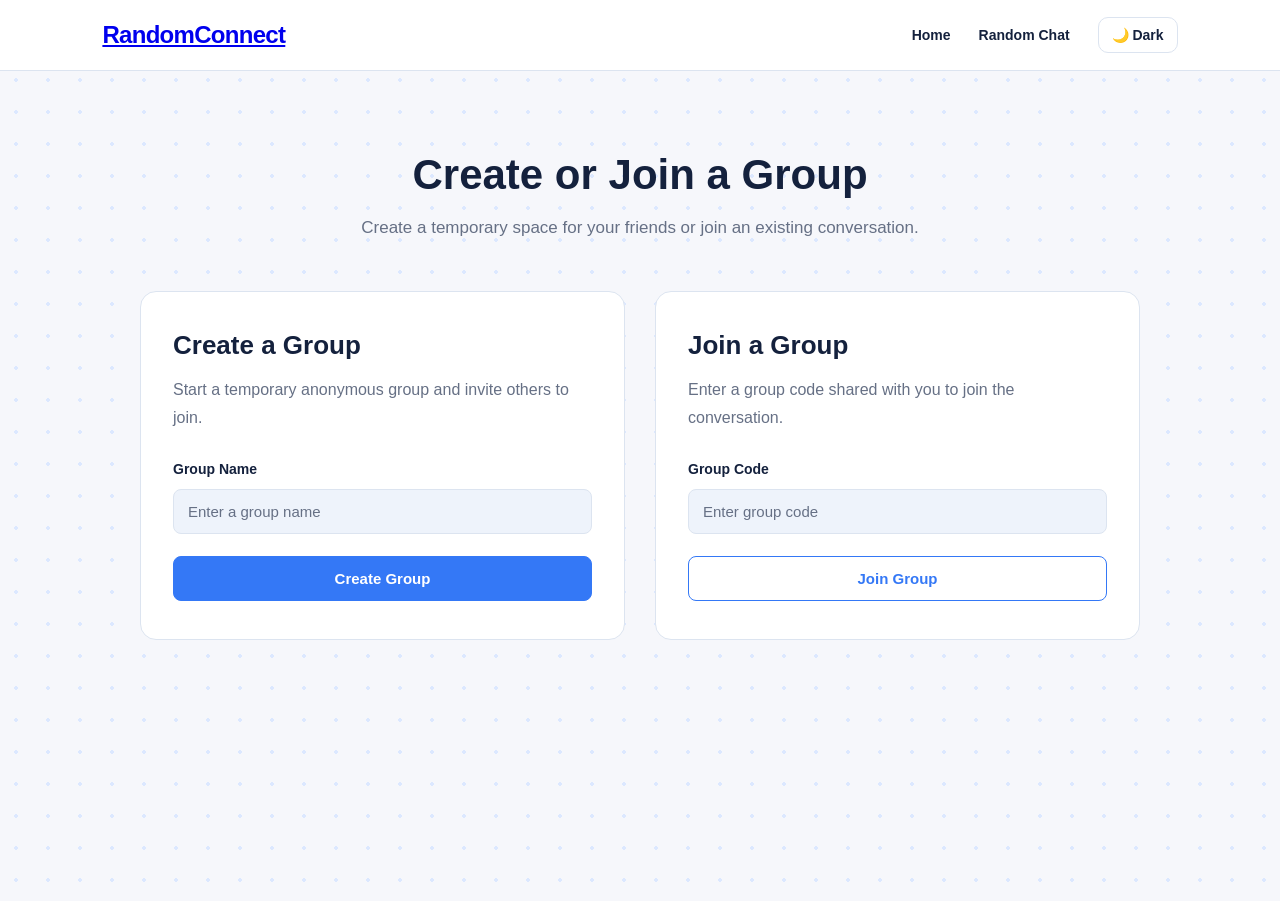
==== commit 0d0cd6b9: "Improve random and group chat" ====
--- a/group-chat.html
+++ b/group-chat.html
@@ -19,6 +19,10 @@
 
 <body>
 
+
+<!-- =========================
+     NAVIGATION
+========================= -->
 
 <header>
 
@@ -40,11 +44,13 @@
                 </a>
             </li>
 
+
             <li>
                 <a href="group.html">
                     👥 Groups
                 </a>
             </li>
+
 
             <li>
                 <button
@@ -63,44 +69,76 @@
 </header>
 
 
+
+<!-- =========================
+     GROUP CHAT
+========================= -->
+
 <main class="page">
 
 
+    <!-- CHAT HEADER -->
+
     <div class="chat-header">
 
-        <div>
-
-            <h1 id="group-title">
-                Loading...
-            </h1>
-
-            <p>
-                Code:
-                <strong id="group-code">
-                    ...
-                </strong>
-            </p>
+
+        <div class="chat-header-left">
+
+
+            <div class="chat-icon">
+                👥
+            </div>
+
+
+            <div>
+
+                <h1 id="group-title">
+                    Loading...
+                </h1>
+
+
+                <p class="group-code">
+                    Code:
+                    <strong id="group-code">
+                        ...
+                    </strong>
+                </p>
+
+            </div>
+
 
         </div>
 
 
-        <div
-            id="group-chat-status"
-            class="status"
-        >
-            Connecting...
+
+        <div class="chat-header-right">
+
+            <div id="group-chat-status">
+                Connecting...
+            </div>
+
+
+            <div class="chat-online-description">
+                Real-time group chat
+            </div>
+
         </div>
 
+
     </div>
 
 
-    <div class="chat-body">
-
-
-        <div
-            id="group-messages"
-            class="messages"
-        >
+
+    <!-- =========================
+         CHAT BODY
+    ========================== -->
+
+    <div class="group-chat-body">
+
+
+        <!-- MESSAGES -->
+
+        <div id="group-messages">
 
             <div
                 id="empty-message"
@@ -113,27 +151,27 @@
         </div>
 
 
+
+        <!-- MESSAGE INPUT -->
+
         <form
             id="group-message-form"
-            class="message-form"
         >
 
             <input
                 type="text"
                 id="group-message-input"
-                class="message-input"
                 placeholder="Type a message..."
                 autocomplete="off"
                 maxlength="5000"
             >
 
+
             <button
                 type="submit"
                 id="send-button"
-                class="send-button"
-                disabled
             >
-                Send
+                ➤ Send
             </button>
 
         </form>
@@ -141,15 +179,19 @@
 
     </div>
 
+
+
+    <!-- =========================
+         LEAVE GROUP
+    ========================== -->
 
     <div class="chat-actions">
 
         <button
             id="group-leave"
-            class="leave-button"
             type="button"
         >
-            Leave Group
+            🚪 Leave Group
         </button>
 
     </div>
@@ -158,8 +200,10 @@
 </main>
 
 
+
 <script src="script.js"></script>
 
+
 </body>
 
 </html>
--- a/style.css
+++ b/style.css
@@ -19,19 +19,19 @@
 
 
 body.dark {
-    --background: #0f172a;
-    --surface: #172033;
-    --surface-2: #202b40;
+    --background: #07111f;
+    --surface: #0d1a2d;
+    --surface-2: #15243a;
 
     --dark: #f8fafc;
     --text: #f8fafc;
     --muted: #94a3b8;
 
-    --secondary: #263550;
-    --border: #334155;
-
-    --primary: #4d8dff;
-    --primary-dark: #3478f6;
+    --secondary: #172d4a;
+    --border: #29415f;
+
+    --primary: #3478f6;
+    --primary-dark: #2563d8;
 }
 
 
@@ -248,51 +248,6 @@
 }
 
 
-/* THEME BUTTON */
-
-.theme-toggle {
-    display: inline-flex;
-
-    align-items: center;
-
-    justify-content: center;
-
-    gap: 6px;
-
-    padding: 8px 13px;
-
-    border:
-        1px solid var(--border);
-
-    border-radius: 10px;
-
-    background-color: var(--surface-2);
-
-    color: var(--text);
-
-    font-family: inherit;
-
-    font-size: 13px;
-
-    font-weight: 600;
-
-    cursor: pointer;
-
-    transition:
-        background-color 0.25s ease,
-        border-color 0.25s ease,
-        color 0.25s ease,
-        transform 0.2s ease;
-}
-
-
-.theme-toggle:hover {
-    border-color: var(--primary);
-
-    background-color: var(--surface);
-
-    transform: translateY(-1px);
-}
 /* =========================
    HERO
 ========================= */
@@ -363,6 +318,9 @@
         1px solid var(--text);
 
     font-weight: 600;
+
+    transition:
+        0.25s ease;
 }
 
 
@@ -438,6 +396,9 @@
     border-radius: 16px;
 
     text-align: left;
+
+    transition:
+        0.25s ease;
 }
 
 
@@ -481,6 +442,9 @@
     border-radius: 8px;
 
     font-weight: 600;
+
+    transition:
+        0.25s ease;
 }
 
 
@@ -533,6 +497,9 @@
     border-radius: 16px;
 
     text-align: left;
+
+    transition:
+        0.25s ease;
 }
 
 
@@ -619,6 +586,9 @@
         1px solid var(--border);
 
     border-radius: 16px;
+
+    transition:
+        0.25s ease;
 }
 
 
@@ -709,21 +679,21 @@
 }
 
 
-/* =========================
+/* =========================================================
    RANDOM CHAT
-========================= */
+========================================================= */
 
 .chat-page {
     min-height:
-        calc(100vh - 80px);
+        calc(100vh - 70px);
+
+    padding: 45px 8%;
 
     display: flex;
 
     justify-content: center;
 
     align-items: center;
-
-    padding: 60px 8%;
 }
 
 
@@ -737,99 +707,191 @@
     border:
         1px solid var(--border);
 
-    border-radius: 20px;
+    border-radius: 22px;
 
     overflow: hidden;
 
     box-shadow:
-        0 20px 50px
-        rgba(20, 33, 61, 0.10);
-}
-
+        0 25px 70px
+        rgba(0, 0, 0, 0.18);
+}
+
+
+/* CHAT HEADER */
 
 .chat-header {
+    min-height: 105px;
+
     display: flex;
 
     justify-content: space-between;
 
     align-items: center;
 
-    padding: 25px 30px;
+    gap: 20px;
+
+    padding: 22px 28px;
 
     border-bottom:
         1px solid var(--border);
+
+    background-color: var(--surface);
+}
+
+
+.chat-header-left {
+    display: flex;
+
+    align-items: center;
+
+    gap: 16px;
+}
+
+
+.chat-icon {
+    width: 56px;
+
+    height: 56px;
+
+    flex-shrink: 0;
+
+    display: flex;
+
+    justify-content: center;
+
+    align-items: center;
+
+    border-radius: 17px;
+
+    background-color: var(--primary);
+
+    color: white;
+
+    font-size: 28px;
 }
 
 
 .chat-header h1 {
-    font-size: 28px;
+    font-size: 25px;
 
     margin-bottom: 6px;
+
+    color: var(--text);
 }
 
 
 .chat-header p {
-    font-size: 15px;
+    margin: 0;
+
+    font-size: 14px;
 
     color: var(--muted);
 }
 
 
-.status {
-    display: inline-block;
-
-    padding: 8px 14px;
-
-    background-color: var(--surface-2);
-
-    border-radius: 20px;
+.chat-header-right {
+    text-align: right;
+}
+
+
+.chat-online {
+    display: flex;
+
+    align-items: center;
+
+    justify-content: flex-end;
+
+    gap: 8px;
 
     font-size: 14px;
 
-    font-weight: 600;
+    font-weight: 700;
 
     color: var(--text);
 }
 
 
+.online-dot {
+    width: 9px;
+
+    height: 9px;
+
+    border-radius: 50%;
+
+    background-color: #22c55e;
+
+    box-shadow:
+        0 0 10px
+        rgba(34, 197, 94, 0.65);
+}
+
+
+.chat-online-description {
+    margin-top: 7px;
+
+    font-size: 12px;
+
+    color: var(--muted);
+}
+
+
+/* MATCHING */
+
 .chat-area {
-    min-height: 400px;
-
-    display: flex;
+    min-height: 460px;
+
+    background-color: var(--background);
+}
+
+
+.matching-screen {
+    min-height: 460px;
+
+    display: flex;
+
+    flex-direction: column;
 
     justify-content: center;
 
     align-items: center;
 
-    padding: 40px;
-}
-
-
-.matching-screen {
     text-align: center;
 
-    max-width: 450px;
-}
-
-
-.matching-screen h2 {
-    font-size: 26px;
-
-    margin-bottom: 12px;
-}
-
-
-.matching-screen p {
-    line-height: 1.6;
-
-    color: var(--muted);
+    padding: 40px 25px;
+}
+
+
+.matching-icon {
+    width: 82px;
+
+    height: 82px;
+
+    margin-bottom: 22px;
+
+    display: flex;
+
+    justify-content: center;
+
+    align-items: center;
+
+    border-radius: 25px;
+
+    background-color: var(--primary);
+
+    color: white;
+
+    font-size: 38px;
+
+    box-shadow:
+        0 12px 35px
+        rgba(52, 120, 246, 0.3);
 }
 
 
 .matching-circle {
-    width: 70px;
-
-    height: 70px;
+    width: 65px;
+
+    height: 65px;
 
     margin:
         0 auto 25px;
@@ -860,30 +922,245 @@
 }
 
 
-.chat-actions {
-    padding: 20px 30px;
+.matching-screen h2 {
+    margin-bottom: 10px;
+
+    font-size: 26px;
+
+    color: var(--text);
+}
+
+
+.matching-screen p {
+    max-width: 430px;
+
+    line-height: 1.6;
+
+    color: var(--muted);
+}
+
+
+/* =========================================================
+   RANDOM CONVERSATION
+========================================================= */
+
+.conversation {
+    display: none;
+
+    width: 100%;
+
+    height: 460px;
+
+    background-color: var(--background);
+
+    flex-direction: column;
+}
+
+
+.messages {
+    height: 370px;
+
+    overflow-y: auto;
+
+    padding: 24px;
+
+    display: flex;
+
+    flex-direction: column;
+
+    gap: 18px;
+}
+
+
+/* MESSAGE ROW */
+
+.message {
+    max-width: 72%;
+
+    padding: 12px 16px;
+
+    line-height: 1.5;
+
+    word-break: break-word;
+
+    font-size: 15px;
+
+    border-radius: 17px;
+
+    transition:
+        0.2s ease;
+}
+
+
+/* RECEIVED = LEFT */
+
+.message.received {
+    align-self: flex-start;
+
+    background-color: #243752;
+
+    color: white;
+
+    border-bottom-left-radius: 5px;
+
+    box-shadow:
+        0 5px 18px
+        rgba(0, 0, 0, 0.12);
+}
+
+
+/* SENT = RIGHT */
+
+.message.sent {
+    align-self: flex-end;
+
+    background-color: var(--primary);
+
+    color: white;
+
+    border-bottom-right-radius: 5px;
+
+    box-shadow:
+        0 5px 18px
+        rgba(52, 120, 246, 0.22);
+}
+
+
+/* =========================================================
+   CHAT FORM
+========================================================= */
+
+.message-form {
+    height: 90px;
+
+    display: flex;
+
+    align-items: center;
+
+    gap: 10px;
+
+    padding: 18px 22px;
+
+    background-color: var(--surface);
 
     border-top:
         1px solid var(--border);
-
+}
+
+
+.message-form input {
+    flex: 1;
+
+    min-width: 0;
+
+    height: 52px;
+
+    padding: 0 17px;
+
+    border:
+        1px solid var(--border);
+
+    border-radius: 13px;
+
+    background-color: var(--surface-2);
+
+    color: var(--text);
+
+    font-family: inherit;
+
+    font-size: 15px;
+
+    outline: none;
+
+    transition:
+        0.2s ease;
+}
+
+
+.message-form input::placeholder {
+    color: var(--muted);
+}
+
+
+.message-form input:focus {
+    border-color: var(--primary);
+
+    box-shadow:
+        0 0 0 3px
+        rgba(52, 120, 246, 0.12);
+}
+
+
+.message-form button {
+    height: 52px;
+
+    padding: 0 23px;
+
+    border: none;
+
+    border-radius: 13px;
+
+    background-color: var(--primary);
+
+    color: white;
+
+    font-family: inherit;
+
+    font-size: 15px;
+
+    font-weight: 700;
+
+    cursor: pointer;
+
+    transition:
+        0.2s ease;
+}
+
+
+.message-form button:hover {
+    background-color: var(--primary-dark);
+
+    transform: translateY(-1px);
+}
+
+
+/* =========================================================
+   RANDOM CHAT ACTIONS
+========================================================= */
+
+.chat-actions {
     display: flex;
 
     justify-content: center;
+
+    align-items: center;
+
+    gap: 12px;
+
+    padding: 14px 22px;
+
+    border-top:
+        1px solid var(--border);
+
+    background-color: var(--surface);
 }
 
 
 .chat-btn {
-    padding: 12px 24px;
-
-    border-radius: 8px;
-
-    font-size: 15px;
+    padding: 10px 20px;
+
+    border-radius: 9px;
+
+    font-family: inherit;
+
+    font-size: 14px;
 
     font-weight: 600;
 
     cursor: pointer;
 
-    font-family: inherit;
+    transition:
+        0.2s ease;
 }
 
 
@@ -893,340 +1170,289 @@
     color: var(--text);
 
     border:
-        1px solid var(--text);
+        1px solid var(--border);
 }
 
 
 .secondary-btn:hover {
-    background-color: var(--text);
-
-    color: var(--background);
-}
-
-
-/* CONVERSATION */
-
-.conversation {
-    display: none;
-
-    width: 100%;
-
-    height: 400px;
-
-    flex-direction: column;
-}
-
-
-.messages {
+    border-color: var(--primary);
+
+    color: var(--primary);
+}
+
+
+#skip-btn {
+    padding: 10px 20px;
+
+    border: none;
+
+    border-radius: 9px;
+
+    background-color: var(--primary);
+
+    color: white;
+
+    font-family: inherit;
+
+    font-size: 14px;
+
+    font-weight: 700;
+
+    cursor: pointer;
+
+    transition:
+        0.2s ease;
+}
+
+
+#skip-btn:hover {
+    background-color: var(--primary-dark);
+
+    transform: translateY(-1px);
+}
+
+
+#leave-chat,
+#group-leave {
+    padding: 10px 18px;
+
+    border: none;
+
+    background: transparent;
+
+    color: var(--danger);
+
+    font-family: inherit;
+
+    font-size: 14px;
+
+    font-weight: 700;
+
+    cursor: pointer;
+
+    transition:
+        0.2s ease;
+}
+
+
+#leave-chat:hover,
+#group-leave:hover {
+    color: #dc2626;
+
+    transform: translateY(-1px);
+}
+
+
+/* =========================================================
+   GROUP PAGE
+========================================================= */
+
+.group-page {
+    min-height:
+        calc(100vh - 70px);
+
+    padding: 80px 8%;
+}
+
+
+.group-intro {
+    max-width: 650px;
+
+    margin:
+        0 auto 50px;
+
+    text-align: center;
+}
+
+
+.group-intro h1 {
+    font-size: 42px;
+
+    margin-bottom: 15px;
+
+    line-height: 1.15;
+}
+
+
+.group-intro p {
+    font-size: 17px;
+
+    line-height: 1.6;
+
+    color: var(--muted);
+}
+
+
+.group-options {
+    max-width: 1000px;
+
+    margin: auto;
+
+    display: flex;
+
+    gap: 30px;
+}
+
+
+.group-card {
     flex: 1;
 
-    overflow-y: auto;
-
-    display: flex;
-
-    flex-direction: column;
-
-    gap: 12px;
-
-    padding: 10px;
-}
-
-
-.message {
-    max-width: 70%;
-
-    padding: 12px 16px;
-
-    border-radius: 12px;
-
-    line-height: 1.5;
-}
-
-
-.message.received {
-    align-self: flex-start;
-
-    background-color: var(--surface-2);
-
-    color: var(--text);
-}
-
-
-.message.sent {
-    align-self: flex-end;
-
-    background-color: var(--primary);
-
-    color: white;
-}
-
-
-.message-form {
-    display: flex;
-
-    gap: 10px;
-
-    padding-top: 15px;
-}
-
-
-.message-form input {
-    flex: 1;
-
-    padding: 12px 15px;
+    background-color: var(--surface);
 
     border:
         1px solid var(--border);
 
-    border-radius: 8px;
-
-    background-color: var(--surface-2);
-
-    color: var(--text);
-
-    font-family: inherit;
-
-    font-size: 15px;
-
-    outline: none;
-}
-
-
-.message-form input::placeholder {
+    border-radius: 16px;
+
+    padding: 38px 32px;
+
+    transition:
+        0.25s ease;
+}
+
+
+.group-card:hover {
+    border-color: var(--primary);
+
+    transform: translateY(-4px);
+}
+
+
+.group-card h2 {
+    font-size: 26px;
+
+    margin-bottom: 15px;
+}
+
+
+.group-card-content > p {
+    line-height: 1.7;
+
+    margin-bottom: 30px;
+
     color: var(--muted);
 }
 
 
-.message-form input:focus {
-    border-color: var(--primary);
-}
-
-
-.message-form button {
-    padding: 12px 20px;
-
-    border: none;
-
-    border-radius: 8px;
-
-    background-color: var(--primary);
-
-    color: white;
-
-    font-family: inherit;
+.group-card form {
+    display: flex;
+
+    flex-direction: column;
+
+    gap: 12px;
+}
+
+
+.group-card label {
+    font-size: 14px;
 
     font-weight: 600;
-
-    cursor: pointer;
-}
-
-
-.message-form button:hover {
-    background-color: var(--primary-dark);
-}
-
-
-/* =========================
-   GROUP PAGE
-========================= */
-
-.group-page {
-    min-height:
-        calc(100vh - 80px);
-
-    padding: 80px 8%;
-}
-
-
-.group-intro {
-    max-width: 650px;
-
-    margin:
-        0 auto 50px;
-
-    text-align: center;
-}
-
-
-.group-intro h1 {
-    font-size: 42px;
-
-    margin-bottom: 15px;
-
-    line-height: 1.15;
-}
-
-
-.group-intro p {
-    font-size: 17px;
-
-    line-height: 1.6;
-
-    color: var(--muted);
-}
-
-
-.group-options {
-    max-width: 1000px;
-
-    margin: auto;
-
-    display: flex;
-
-    gap: 30px;
-}
-
-
-.group-card {
-    flex: 1;
-
-    background-color: var(--surface);
+}
+
+
+.group-card input {
+    width: 100%;
+
+    padding: 13px 14px;
 
     border:
         1px solid var(--border);
 
-    border-radius: 16px;
-
-    padding: 38px 32px;
-}
-
-
-.group-card:hover {
+    border-radius: 8px;
+
+    background-color: var(--surface-2);
+
+    font-family: inherit;
+
+    font-size: 15px;
+
+    color: var(--text);
+
+    outline: none;
+}
+
+
+.group-card input::placeholder {
+    color: var(--muted);
+}
+
+
+.group-card input:focus {
     border-color: var(--primary);
-
-    transform: translateY(-4px);
-}
-
-
-.group-card h2 {
-    font-size: 26px;
-
-    margin-bottom: 15px;
-}
-
-
-.group-card-content > p {
-    line-height: 1.7;
-
-    margin-bottom: 30px;
-
-    color: var(--muted);
-}
-
-
-.group-card form {
-    display: flex;
-
-    flex-direction: column;
-
-    gap: 12px;
-}
-
-
-.group-card label {
-    font-size: 14px;
+}
+
+
+.group-btn {
+    margin-top: 10px;
+
+    padding: 13px 18px;
+
+    border-radius: 8px;
+
+    font-family: inherit;
+
+    font-size: 15px;
 
     font-weight: 600;
-}
-
-
-.group-card input {
-    width: 100%;
-
-    padding: 13px 14px;
+
+    cursor: pointer;
+
+    transition:
+        0.2s ease;
+}
+
+
+.primary-group-btn {
+    background-color: var(--primary);
+
+    color: white;
+
+    border:
+        1px solid var(--primary);
+}
+
+
+.primary-group-btn:hover {
+    background-color: var(--primary-dark);
+
+    border-color: var(--primary-dark);
+}
+
+
+.secondary-group-btn {
+    background-color: var(--surface);
+
+    color: var(--primary);
+
+    border:
+        1px solid var(--primary);
+}
+
+
+.secondary-group-btn:hover {
+    background-color: var(--primary);
+
+    color: white;
+}
+
+
+.group-result {
+    max-width: 600px;
+
+    margin:
+        40px auto 0;
+
+    text-align: center;
+
+    display: none;
+
+    padding: 25px;
+
+    background-color: var(--surface);
 
     border:
         1px solid var(--border);
 
-    border-radius: 8px;
-
-    background-color: var(--surface-2);
-
-    font-family: inherit;
-
-    font-size: 15px;
-
-    color: var(--text);
-
-    outline: none;
-}
-
-
-.group-card input::placeholder {
-    color: var(--muted);
-}
-
-
-.group-card input:focus {
-    border-color: var(--primary);
-}
-
-
-.group-btn {
-    margin-top: 10px;
-
-    padding: 13px 18px;
-
-    border-radius: 8px;
-
-    border:
-        1px solid var(--primary);
-
-    font-family: inherit;
-
-    font-size: 15px;
-
-    font-weight: 600;
-
-    cursor: pointer;
-}
-
-
-.primary-group-btn {
-    background-color: var(--primary);
-
-    color: white;
-}
-
-
-.primary-group-btn:hover {
-    background-color: var(--primary-dark);
-
-    border-color: var(--primary-dark);
-}
-
-
-.secondary-group-btn {
-    background-color: var(--surface);
-
-    color: var(--primary);
-}
-
-
-.secondary-group-btn:hover {
-    background-color: var(--primary);
-
-    color: white;
-}
-
-
-.group-result {
-    max-width: 600px;
-
-    margin:
-        40px auto 0;
-
-    text-align: center;
-
-    display: none;
-
-    padding: 25px;
-
-    background-color: var(--surface);
-
-    border:
-        1px solid var(--border);
-
     border-radius: 16px;
 }
 
@@ -1258,9 +1484,9 @@
 }
 
 
-/* =========================
+/* =========================================================
    GROUP CHAT
-========================= */
+========================================================= */
 
 .page {
     width:
@@ -1276,7 +1502,7 @@
 
     margin: 16px auto;
 
-    background: var(--surface);
+    background-color: var(--surface);
 
     border:
         1px solid var(--border);
@@ -1286,8 +1512,8 @@
     overflow: hidden;
 
     box-shadow:
-        0 20px 50px
-        rgba(20, 33, 61, 0.10);
+        0 25px 70px
+        rgba(0, 0, 0, 0.18);
 
     display: flex;
 
@@ -1295,7 +1521,12 @@
 }
 
 
-.chat-body {
+.page > .chat-header {
+    flex-shrink: 0;
+}
+
+
+.group-chat-body {
     flex: 1;
 
     min-height: 0;
@@ -1306,24 +1537,42 @@
 }
 
 
-.chat-header .status {
+/* GROUP TITLE */
+
+.group-code {
+    margin-top: 6px;
+
+    font-size: 13px;
+
+    color: var(--muted);
+}
+
+
+.group-code strong {
+    color: var(--primary);
+
+    letter-spacing: 1px;
+}
+
+
+/* GROUP STATUS */
+
+#group-chat-status {
     display: flex;
 
     align-items: center;
 
+    justify-content: flex-end;
+
     gap: 8px;
 
     color: var(--muted);
 
-    background: transparent;
-
-    padding: 0;
-
-    border-radius: 0;
-}
-
-
-.chat-header .status::before {
+    font-size: 13px;
+}
+
+
+#group-chat-status::before {
     content: "";
 
     width: 9px;
@@ -1332,55 +1581,41 @@
 
     border-radius: 50%;
 
-    background: var(--accent);
-}
-
-
-.chat-header .status.connected::before {
-    background: #22c55e;
-}
-
-
-.chat-header .status.disconnected::before {
-    background: var(--danger);
-}
-
-
-.chat-header strong {
-    color: var(--primary);
-}
-
+    background-color: #22c55e;
+
+    box-shadow:
+        0 0 9px
+        rgba(34, 197, 94, 0.6);
+}
+
+
+/* GROUP MESSAGES */
 
 #group-messages {
     flex: 1;
 
+    min-height: 0;
+
     overflow-y: auto;
 
-    padding: 26px;
+    padding: 25px;
 
     display: flex;
 
     flex-direction: column;
 
-    gap: 12px;
-
-    background: var(--background);
-}
-
-
-.empty {
-    margin: auto;
-
-    text-align: center;
-
-    color: var(--muted);
-
-    line-height: 1.6;
-}
-
+    gap: 18px;
+
+    background-color: var(--background);
+}
+
+
+/* =========================================================
+   GROUP MESSAGE BUBBLES
+========================================================= */
 
 .chat-message {
-    max-width: 70%;
+    max-width: 72%;
 
     align-self: flex-start;
 
@@ -1388,9 +1623,22 @@
 
     flex-direction: column;
 
-    gap: 4px;
-}
-
+    align-items: flex-start;
+
+    gap: 5px;
+}
+
+
+/* OTHER USER */
+
+.chat-message:not(.own) {
+    align-self: flex-start;
+
+    align-items: flex-start;
+}
+
+
+/* YOUR MESSAGE */
 
 .chat-message.own {
     align-self: flex-end;
@@ -1399,81 +1647,110 @@
 }
 
 
+/* BUBBLE */
+
 .bubble {
-    padding: 11px 15px;
+    padding: 12px 16px;
 
     border-radius:
-        16px 16px 16px 4px;
-
-    background: var(--surface);
+        17px 17px 17px 5px;
+
+    background-color: #243752;
+
+    color: white;
+
+    border:
+        1px solid #304968;
+
+    line-height: 1.45;
+
+    word-break: break-word;
+
+    font-size: 15px;
+
+    box-shadow:
+        0 5px 18px
+        rgba(0, 0, 0, 0.10);
+}
+
+
+/* YOUR BUBBLE */
+
+.chat-message.own .bubble {
+    background-color: var(--primary);
+
+    color: white;
+
+    border-color: var(--primary);
+
+    border-radius:
+        17px 17px 5px 17px;
+
+    box-shadow:
+        0 5px 18px
+        rgba(52, 120, 246, 0.22);
+}
+
+
+/* META */
+
+.meta {
+    padding: 0 5px;
+
+    color: var(--muted);
+
+    font-size: 10px;
+}
+
+
+/* =========================================================
+   GROUP MESSAGE FORM
+========================================================= */
+
+#group-message-form {
+    flex-shrink: 0;
+
+    display: flex;
+
+    align-items: center;
+
+    gap: 10px;
+
+    padding: 15px;
+
+    background-color: var(--surface);
+
+    border-top:
+        1px solid var(--border);
+}
+
+
+#group-message-input {
+    flex: 1;
+
+    min-width: 0;
+
+    height: 48px;
+
+    padding: 0 16px;
 
     border:
         1px solid var(--border);
 
-    word-break: break-word;
-
-    line-height: 1.45;
-}
-
-
-.chat-message.own .bubble {
-    background: var(--primary);
-
-    color: white;
-
-    border-color: var(--primary);
-
-    border-radius:
-        16px 16px 4px 16px;
-}
-
-
-.meta {
-    padding: 0 5px;
-
-    color: var(--muted);
-
-    font-size: 10px;
-}
-
-
-#group-message-form {
-    display: flex;
-
-    align-items: center;
-
-    gap: 10px;
-
-    padding: 15px;
-
-    background: var(--surface);
-
-    border-top:
-        1px solid var(--border);
-}
-
-
-#group-message-input {
-    flex: 1;
-
-    min-width: 0;
-
-    height: 46px;
-
-    padding: 0 15px;
-
-    border:
-        1px solid var(--border);
-
     border-radius: 12px;
 
     outline: none;
 
-    background: var(--surface-2);
+    background-color: var(--surface-2);
 
     color: var(--text);
 
+    font-family: inherit;
+
     font-size: 15px;
+
+    transition:
+        0.2s ease;
 }
 
 
@@ -1492,7 +1769,7 @@
 
 
 #send-button {
-    height: 46px;
+    height: 48px;
 
     padding: 0 22px;
 
@@ -1500,76 +1777,69 @@
 
     border-radius: 12px;
 
-    background: var(--primary);
+    background-color: var(--primary);
 
     color: white;
 
+    font-family: inherit;
+
+    font-size: 15px;
+
     font-weight: 700;
 
     cursor: pointer;
+
+    transition:
+        0.2s ease;
 }
 
 
 #send-button:hover {
-    background: var(--primary-dark);
-}
-
-
-#send-button:disabled {
-    opacity: 0.5;
-
-    cursor: not-allowed;
-}
-
-
-#group-leave {
-    border: none;
-
+    background-color: var(--primary-dark);
+
+    transform: translateY(-1px);
+}
+
+
+/* =========================================================
+   SCROLLBAR
+========================================================= */
+
+.messages::-webkit-scrollbar,
+#group-messages::-webkit-scrollbar {
+    width: 7px;
+}
+
+
+.messages::-webkit-scrollbar-track,
+#group-messages::-webkit-scrollbar-track {
     background: transparent;
-
-    color: var(--danger);
-
-    cursor: pointer;
-
-    font-weight: 600;
-}
-
-
-#group-leave:hover {
-    text-decoration: underline;
-}
-
-
-/* =========================
-   TRANSITIONS
-========================= */
-
-.btn,
-.option,
-.step,
-.feature,
-.option a,
-.footer-links a,
-.group-card,
-.group-btn,
-.chat-btn {
-    transition:
-        background-color 0.3s ease,
-        color 0.3s ease,
-        border-color 0.3s ease,
-        transform 0.3s ease,
-        box-shadow 0.3s ease;
-}
-
-
-/* =========================
+}
+
+
+.messages::-webkit-scrollbar-thumb,
+#group-messages::-webkit-scrollbar-thumb {
+    background: var(--border);
+
+    border-radius: 20px;
+}
+
+
+.messages::-webkit-scrollbar-thumb:hover,
+#group-messages::-webkit-scrollbar-thumb:hover {
+    background: var(--muted);
+}
+
+
+/* =========================================================
    MOBILE
-========================= */
+========================================================= */
 
 @media (max-width: 768px) {
 
     section {
         padding-left: 24px;
+
         padding-right: 24px;
     }
 
@@ -1597,6 +1867,7 @@
         font-size: 13px;
     }
 
+
     .hero {
         min-height: 620px;
 
@@ -1717,28 +1988,12 @@
     }
 
 
-    .option,
-    .step,
-    .feature {
-        width: 100%;
-
-        max-width: 100%;
-    }
-
-
-    .connection-options,
-    .steps,
-    .feature-list {
-        width: 100%;
-    }
-
-
     /* RANDOM CHAT */
 
     .chat-page {
         min-height: auto;
 
-        padding: 40px 24px;
+        padding: 30px 15px;
     }
 
 
@@ -1748,39 +2003,92 @@
 
 
     .chat-header {
-        flex-direction: column;
+        padding: 20px;
 
         align-items: flex-start;
-
-        gap: 15px;
-
-        padding: 22px;
+    }
+
+
+    .chat-header-left {
+        gap: 12px;
+    }
+
+
+    .chat-icon {
+        width: 48px;
+
+        height: 48px;
+
+        font-size: 23px;
+    }
+
+
+    .chat-header h1 {
+        font-size: 20px;
+    }
+
+
+    .chat-header-right {
+        display: none;
     }
 
 
     .chat-area {
-        min-height: 350px;
-
-        padding: 30px 20px;
-    }
-
-
-    .matching-screen h2 {
-        font-size: 23px;
+        min-height: 420px;
+    }
+
+
+    .matching-screen {
+        min-height: 420px;
+    }
+
+
+    .conversation {
+        height: 500px;
+    }
+
+
+    .messages {
+        height: 410px;
+
+        padding: 18px 14px;
+    }
+
+
+    .message {
+        max-width: 82%;
+
+        font-size: 14px;
+    }
+
+
+    .message-form {
+        height: 75px;
+
+        padding: 12px;
+    }
+
+
+    .message-form input {
+        height: 48px;
+    }
+
+
+    .message-form button {
+        height: 48px;
+
+        padding: 0 16px;
     }
 
 
     .chat-actions {
-        padding: 18px 22px;
-    }
-
-
-    .chat-btn {
-        width: 100%;
-    }
-
-
-    /* GROUP */
+        flex-wrap: wrap;
+
+        padding: 12px;
+    }
+
+
+    /* GROUP PAGE */
 
     .group-page {
         padding: 60px 24px;
@@ -1822,6 +2130,8 @@
         height:
             calc(100vh - 70px);
 
+        min-height: 0;
+
         margin: 0;
 
         border-radius: 0;
@@ -1832,13 +2142,18 @@
     }
 
 
+    .page .chat-header {
+        padding: 18px;
+    }
+
+
     #group-messages {
-        padding: 18px;
+        padding: 18px 12px;
     }
 
 
     .chat-message {
-        max-width: 85%;
+        max-width: 84%;
     }
 
 
@@ -1849,6 +2164,11 @@
 
     #send-button {
         padding: 0 17px;
+    }
+
+
+    #group-leave {
+        padding: 8px 14px;
     }
 
 }
@@ -1904,4 +2224,43 @@
         font-size: 24px;
     }
 
+
+    .chat-header-left {
+        width: 100%;
+    }
+
+
+    .chat-header h1 {
+        font-size: 19px;
+    }
+
+
+    .message {
+        max-width: 88%;
+    }
+
+
+    .message-form button {
+        font-size: 0;
+    }
+
+
+    .message-form button::after {
+        content: "➤";
+
+        font-size: 20px;
+    }
+
+
+    #send-button {
+        font-size: 0;
+    }
+
+
+    #send-button::after {
+        content: "➤";
+
+        font-size: 20px;
+    }
+
 }
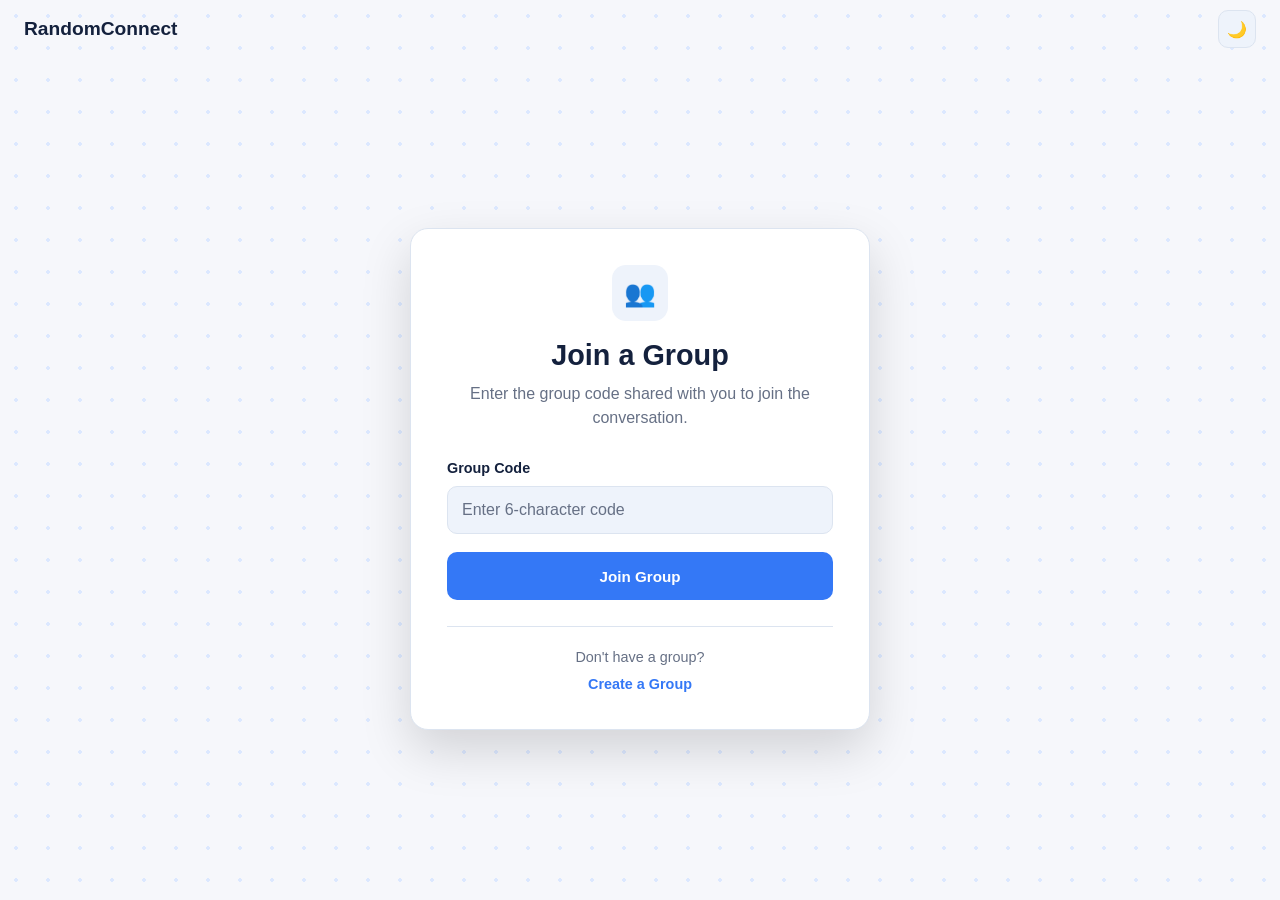
==== commit 325944dd: "Refactor frontend UI and group chat" ====
--- a/group-chat.html
+++ b/group-chat.html
@@ -11,8 +11,10 @@
     >
 
     <title>Group Chat - RandomConnect</title>
-
-    <link rel="stylesheet" href="style.css">
+    <link rel="stylesheet" href="css/global.css">
+    <link rel="stylesheet" href="css/top-bar.css">
+    <link rel="stylesheet" href="css/group-chat.css">
+    <link rel="stylesheet" href="css/responsive.css">
 
 </head>
 
@@ -20,52 +22,20 @@
 <body>
 
 
-<!-- =========================
-     NAVIGATION
-========================= -->
-
-<header>
-
-    <nav>
-
-        <a
-            href="index.html"
-            class="logo"
-        >
-            RandomConnect
-        </a>
 
 
-        <ul>
+<header class="top-bar">
+    <a href="index.html" class="logo">RandomConnect</a>
 
-            <li>
-                <a href="index.html">
-                    🏠 Home
-                </a>
-            </li>
-
-
-            <li>
-                <a href="group.html">
-                    👥 Groups
-                </a>
-            </li>
-
-
-            <li>
-                <button
-                    id="theme-toggle"
-                    class="theme-toggle"
-                    type="button"
-                >
-                    🌙 Dark
-                </button>
-            </li>
-
-        </ul>
-
-    </nav>
-
+    <button
+        id="theme-toggle"
+        class="theme-toggle"
+        type="button"
+        aria-label="Toggle theme"
+        title="Toggle theme"
+    >
+        ☀️
+    </button>
 </header>
 
 
@@ -201,7 +171,10 @@
 
 
 
-<script src="script.js"></script>
+<script src="js/config.js"></script>
+<script src="js/common.js"></script>
+<script src="js/theme.js"></script>
+<script src="js/group-chat.js"></script>
 
 
 </body>
--- a/css/global.css
+++ b/css/global.css
@@ -0,0 +1,128 @@
+:root {
+    --background: #f6f7fb;
+    --surface: #ffffff;
+    --surface-2: #eef3fb;
+    --dark: #14213d;
+    --text: #14213d;
+    --muted: #667085;
+
+    --primary: #3478f6;
+    --primary-dark: #2563d8;
+
+    --secondary: #dce8ff;
+    --accent: #f4b942;
+
+    --border: #dce4f0;
+
+    --danger: #ef4444;
+}
+
+
+body.dark {
+    --background: #07111f;
+    --surface: #0d1a2d;
+    --surface-2: #15243a;
+
+    --dark: #f8fafc;
+    --text: #f8fafc;
+    --muted: #94a3b8;
+
+    --secondary: #172d4a;
+    --border: #29415f;
+
+    --primary: #3478f6;
+    --primary-dark: #2563d8;
+}
+
+
+/* =========================
+   RESET
+========================= */
+
+* {
+    margin: 0;
+    padding: 0;
+    box-sizing: border-box;
+}
+
+
+html,
+body {
+    width: 100%;
+    overflow-x: hidden;
+}
+
+
+body {
+    font-family:
+        Arial,
+        sans-serif;
+
+    color: var(--text);
+
+    background-color: var(--background);
+
+    background-image:
+        radial-gradient(
+            circle,
+            var(--secondary) 2px,
+            transparent 2px
+        );
+
+    background-size: 32px 32px;
+
+    transition:
+        background-color 0.3s ease,
+        color 0.3s ease;
+}
+
+
+/* =========================
+   THEME BUTTON
+========================= */
+
+.theme-toggle {
+    display: inline-flex;
+
+    align-items: center;
+    justify-content: center;
+
+    gap: 7px;
+
+    padding: 9px 13px;
+
+    border:
+        1px solid var(--border);
+
+    border-radius: 10px;
+
+    background: var(--surface);
+
+    color: var(--text);
+
+    font-family: inherit;
+
+    font-size: 14px;
+
+    font-weight: 600;
+
+    cursor: pointer;
+
+    transition:
+        background-color 0.3s ease,
+        border-color 0.3s ease,
+        transform 0.2s ease;
+}
+
+
+.theme-toggle:hover {
+    border-color: var(--primary);
+
+    transform: translateY(-1px);
+}
+
+
+/* =========================
+   NAVIGATION
+========================= */
+
--- a/css/top-bar.css
+++ b/css/top-bar.css
@@ -0,0 +1,36 @@
+.top-bar {
+    width: 100%;
+    height: 58px;
+    display: flex;
+    align-items: center;
+    justify-content: space-between;
+    padding: 0 24px;
+    background: transparent;
+    border-bottom: none;
+}
+
+.logo {
+    color: var(--text);
+    text-decoration: none;
+    font-size: 1.2rem;
+    font-weight: 700;
+}
+
+.theme-toggle {
+    width: 38px;
+    height: 38px;
+    display: flex;
+    align-items: center;
+    justify-content: center;
+    border: 1px solid var(--border);
+    border-radius: 10px;
+    background: var(--surface-2);
+    color: var(--text);
+    cursor: pointer;
+    font-size: 1rem;
+}
+
+
+.theme-toggle:hover {
+    background: var(--surface-2);
+}
--- a/css/group-chat.css
+++ b/css/group-chat.css
@@ -0,0 +1,510 @@
+/* =========================================
+   GROUP CHAT PAGE
+========================================= */
+
+.page {
+    width: 100%;
+    min-height: calc(100vh - 58px);
+
+    display: flex;
+    flex-direction: column;
+
+    padding: 24px;
+}
+
+
+/* =========================================
+   CHAT HEADER
+========================================= */
+
+.page > .chat-header {
+    width: 100%;
+    max-width: 1100px;
+
+    margin: 0 auto;
+
+    padding: 18px 22px;
+
+    display: flex;
+    align-items: center;
+    justify-content: space-between;
+
+    background: var(--surface);
+
+    border: 1px solid var(--border);
+    border-radius: 16px 16px 0 0;
+}
+
+
+.chat-header-left {
+    display: flex;
+    align-items: center;
+
+    gap: 14px;
+}
+
+
+.chat-icon {
+    width: 46px;
+    height: 46px;
+
+    display: flex;
+    align-items: center;
+    justify-content: center;
+
+    border-radius: 12px;
+
+    background: var(--surface-2);
+
+    font-size: 1.3rem;
+}
+
+
+.chat-header-left h1 {
+    margin: 0 0 4px;
+
+    color: var(--text);
+
+    font-size: 1.25rem;
+}
+
+
+.group-code {
+    margin: 0;
+
+    color: var(--muted);
+
+    font-size: 0.82rem;
+}
+
+
+.group-code strong {
+    color: var(--primary);
+
+    letter-spacing: 1px;
+}
+
+
+.chat-header-right {
+    text-align: right;
+
+    color: var(--text);
+
+    font-size: 0.85rem;
+}
+
+
+#group-chat-status {
+    display: flex;
+    align-items: center;
+    justify-content: flex-end;
+
+    gap: 7px;
+
+    font-weight: 600;
+}
+
+
+#group-chat-status::before {
+    content: "";
+
+    width: 8px;
+    height: 8px;
+
+    border-radius: 50%;
+
+    background: #22c55e;
+}
+
+
+.chat-online-description {
+    margin-top: 4px;
+
+    color: var(--muted);
+
+    font-size: 0.75rem;
+}
+
+
+/* =========================================
+   CHAT BODY
+========================================= */
+
+.group-chat-body {
+    width: 100%;
+    max-width: 1100px;
+
+    height: min(650px, calc(100vh - 210px));
+
+    min-height: 400px;
+
+    margin: 0 auto;
+
+    display: flex;
+    flex-direction: column;
+
+    background: var(--surface);
+
+    border-left: 1px solid var(--border);
+    border-right: 1px solid var(--border);
+    border-bottom: 1px solid var(--border);
+
+    border-radius: 0 0 16px 16px;
+
+    overflow: hidden;
+}
+
+
+/* =========================================
+   MESSAGES
+========================================= */
+
+#group-messages {
+    flex: 1;
+
+    overflow-y: auto;
+
+    padding: 24px;
+
+    background: var(--background);
+
+    scroll-behavior: smooth;
+}
+
+
+#group-messages::-webkit-scrollbar {
+    width: 7px;
+}
+
+
+#group-messages::-webkit-scrollbar-track {
+    background: transparent;
+}
+
+
+#group-messages::-webkit-scrollbar-thumb {
+    background: var(--border);
+
+    border-radius: 10px;
+}
+
+
+/* =========================================
+   EMPTY STATE
+========================================= */
+
+#empty-message {
+    height: 100%;
+
+    display: flex;
+    align-items: center;
+    justify-content: center;
+
+    flex-direction: column;
+
+    text-align: center;
+
+    color: var(--muted);
+
+    font-size: 0.95rem;
+
+    line-height: 1.6;
+}
+
+
+#empty-message::before {
+    content: "💬";
+
+    display: block;
+
+    margin-bottom: 12px;
+
+    font-size: 2rem;
+
+    opacity: 0.7;
+}
+
+
+/* =========================================
+   MESSAGE
+========================================= */
+
+.chat-message {
+    display: flex;
+
+    justify-content: flex-start;
+
+    margin-bottom: 14px;
+}
+
+
+.chat-message.own {
+    justify-content: flex-end;
+}
+
+
+.bubble {
+    max-width: min(70%, 600px);
+
+    padding: 10px 14px;
+
+    border-radius: 14px 14px 14px 4px;
+
+    background: var(--surface-2);
+
+    color: var(--text);
+
+    line-height: 1.45;
+
+    word-break: break-word;
+}
+
+
+.chat-message.own .bubble {
+    border-radius: 14px 14px 4px 14px;
+
+    background: var(--primary);
+
+    color: white;
+}
+
+
+.meta {
+    margin-top: 4px;
+
+    color: var(--muted);
+
+    font-size: 0.7rem;
+}
+
+
+.chat-message.own .meta {
+    text-align: right;
+
+    color: rgba(255, 255, 255, 0.75);
+}
+
+
+/* =========================================
+   MESSAGE FORM
+========================================= */
+
+#group-message-form {
+    display: flex;
+
+    gap: 10px;
+
+    padding: 14px;
+
+    background: var(--surface);
+
+    border-top: 1px solid var(--border);
+}
+
+
+#group-message-input {
+    flex: 1;
+
+    min-width: 0;
+
+    height: 46px;
+
+    padding: 0 14px;
+
+    border: 1px solid var(--border);
+
+    border-radius: 12px;
+
+    background: var(--surface-2);
+
+    color: var(--text);
+
+    font-family: inherit;
+
+    font-size: 0.95rem;
+
+    outline: none;
+}
+
+
+#group-message-input:focus {
+    border-color: var(--primary);
+
+    box-shadow:
+        0 0 0 2px
+        rgba(52, 120, 246, 0.12);
+}
+
+
+#group-message-input::placeholder {
+    color: var(--muted);
+}
+
+
+#send-button {
+    flex-shrink: 0;
+
+    height: 46px;
+
+    padding: 0 20px;
+
+    border: none;
+
+    border-radius: 12px;
+
+    background: var(--primary);
+
+    color: white;
+
+    font-family: inherit;
+
+    font-size: 0.9rem;
+
+    font-weight: 600;
+
+    cursor: pointer;
+
+    transition:
+        background 0.2s ease,
+        transform 0.15s ease;
+}
+
+
+#send-button:hover {
+    background: var(--primary-dark);
+}
+
+
+#send-button:active {
+    transform: scale(0.97);
+}
+
+
+/* =========================================
+   LEAVE GROUP
+========================================= */
+
+.chat-actions {
+    width: 100%;
+    max-width: 1100px;
+
+    margin: 14px auto 0;
+
+    display: flex;
+
+    justify-content: flex-end;
+}
+
+
+#group-leave {
+    height: 38px;
+
+    padding: 0 16px;
+
+    border: 1px solid var(--border);
+
+    border-radius: 9px;
+
+    background: transparent;
+
+    color: var(--muted);
+
+    font-family: inherit;
+
+    font-size: 0.82rem;
+
+    cursor: pointer;
+
+    transition:
+        background 0.2s ease,
+        color 0.2s ease,
+        border-color 0.2s ease;
+}
+
+
+#group-leave:hover {
+    background: rgba(239, 68, 68, 0.08);
+
+    border-color: var(--danger);
+
+    color: var(--danger);
+}
+
+
+/* =========================================
+   MOBILE
+========================================= */
+
+@media (max-width: 700px) {
+
+    .page {
+        padding: 12px;
+    }
+
+
+    .page > .chat-header {
+        padding: 15px;
+
+        border-radius: 14px 14px 0 0;
+    }
+
+
+    .chat-header-right {
+        display: none;
+    }
+
+
+    .chat-icon {
+        width: 40px;
+        height: 40px;
+    }
+
+
+    .chat-header-left h1 {
+        font-size: 1.1rem;
+    }
+
+
+    .group-chat-body {
+        height: calc(100vh - 150px);
+
+        min-height: 400px;
+    }
+
+
+    #group-messages {
+        padding: 16px;
+    }
+
+
+    .bubble {
+        max-width: 82%;
+    }
+
+
+    #group-message-form {
+        padding: 10px;
+    }
+
+
+    #send-button {
+        width: 48px;
+
+        padding: 0;
+
+        font-size: 0;
+    }
+
+
+    #send-button::after {
+        content: "➤";
+
+        font-size: 1rem;
+    }
+
+
+    .chat-actions {
+        margin-top: 10px;
+    }
+
+}
--- a/css/responsive.css
+++ b/css/responsive.css
@@ -0,0 +1,421 @@
+    section {
+        padding-left: 24px;
+
+        padding-right: 24px;
+    }
+
+
+    nav {
+        min-height: 70px;
+
+        padding:
+            14px 24px;
+
+        gap: 16px;
+    }
+
+
+    nav ul {
+        gap: 16px;
+
+        justify-content: flex-end;
+
+        flex-wrap: wrap;
+    }
+
+
+    nav ul li a {
+        font-size: 13px;
+    }
+
+
+    .hero {
+        min-height: 620px;
+
+        padding: 60px 24px;
+    }
+
+
+    .hero-content {
+        width: 100%;
+    }
+
+
+    .hero-content h1 {
+        font-size: 38px;
+
+        line-height: 1.15;
+    }
+
+
+    .hero-content p {
+        font-size: 16px;
+    }
+
+
+    .hero-buttons {
+        flex-direction: column;
+
+        align-items: center;
+    }
+
+
+    .hero-buttons .btn {
+        width: 100%;
+
+        max-width: 280px;
+    }
+
+
+    .connection {
+        padding: 60px 8%;
+    }
+
+
+    .connection-content h2 {
+        font-size: 30px;
+    }
+
+
+    .connection-options {
+        flex-direction: column;
+
+        gap: 20px;
+    }
+
+
+    .option {
+        padding: 28px 22px;
+    }
+
+
+    .how-it-works {
+        padding: 60px 8%;
+    }
+
+
+    .how-content h2 {
+        font-size: 30px;
+
+        margin-bottom: 30px;
+    }
+
+
+    .steps {
+        flex-direction: column;
+
+        gap: 20px;
+    }
+
+
+    .step {
+        padding: 28px 22px;
+    }
+
+
+    .features {
+        padding: 60px 8%;
+    }
+
+
+    .features-content h2 {
+        font-size: 30px;
+    }
+
+
+    .feature-list {
+        gap: 15px;
+    }
+
+
+    .feature {
+        padding: 28px 22px;
+    }
+
+
+    .footer-content {
+        flex-direction: column;
+
+        text-align: center;
+
+        gap: 25px;
+    }
+
+
+    .footer-links {
+        justify-content: center;
+
+        flex-wrap: wrap;
+    }
+
+
+    /* RANDOM CHAT */
+
+    .chat-page {
+        min-height: auto;
+
+        padding: 30px 15px;
+    }
+
+
+    .chat-container {
+        border-radius: 16px;
+    }
+
+
+    .chat-header {
+        padding: 20px;
+
+        align-items: flex-start;
+    }
+
+
+    .chat-header-left {
+        gap: 12px;
+    }
+
+
+    .chat-icon {
+        width: 48px;
+
+        height: 48px;
+
+        font-size: 23px;
+    }
+
+
+    .chat-header h1 {
+        font-size: 20px;
+    }
+
+
+    .chat-header-right {
+        display: none;
+    }
+
+
+    .chat-area {
+        min-height: 420px;
+    }
+
+
+    .matching-screen {
+        min-height: 420px;
+    }
+
+
+    .conversation {
+        height: 500px;
+    }
+
+
+    .messages {
+        height: 410px;
+
+        padding: 18px 14px;
+    }
+
+
+    .message {
+        max-width: 82%;
+
+        font-size: 14px;
+    }
+
+
+    .message-form {
+        height: 75px;
+
+        padding: 12px;
+    }
+
+
+    .message-form input {
+        height: 48px;
+    }
+
+
+    .message-form button {
+        height: 48px;
+
+        padding: 0 16px;
+    }
+
+
+    .chat-actions {
+        flex-wrap: wrap;
+
+        padding: 12px;
+    }
+
+
+    /* GROUP PAGE */
+
+    .group-page {
+        padding: 60px 24px;
+    }
+
+
+    .group-intro {
+        margin-bottom: 35px;
+    }
+
+
+    .group-intro h1 {
+        font-size: 34px;
+    }
+
+
+    .group-intro p {
+        font-size: 16px;
+    }
+
+
+    .group-options {
+        flex-direction: column;
+
+        gap: 20px;
+    }
+
+
+    .group-card {
+        padding: 28px 22px;
+    }
+
+
+    /* GROUP CHAT */
+
+    .page {
+        width: 100%;
+
+        height:
+            calc(100vh - 70px);
+
+        min-height: 0;
+
+        margin: 0;
+
+        border-radius: 0;
+
+        border-left: none;
+
+        border-right: none;
+    }
+
+
+    .page .chat-header {
+        padding: 18px;
+    }
+
+
+    #group-messages {
+        padding: 18px 12px;
+    }
+
+
+    .chat-message {
+        max-width: 84%;
+    }
+
+
+    #group-message-form {
+        padding: 10px;
+    }
+
+
+    #send-button {
+        padding: 0 17px;
+    }
+
+
+    #group-leave {
+        padding: 8px 14px;
+    }
+
+}
+
+
+@media (max-width: 480px) {
+
+    nav ul {
+        gap: 14px;
+    }
+
+
+    nav ul li a {
+        font-size: 14px;
+    }
+
+
+    .logo {
+        font-size: 22px;
+    }
+
+
+    .hero-content h1 {
+        font-size: 34px;
+    }
+
+
+    .hero-content p {
+        font-size: 16px;
+
+        line-height: 1.6;
+    }
+
+
+    .hero-buttons .btn {
+        max-width: 100%;
+    }
+
+
+    .connection-content h2,
+    .how-content h2,
+    .features-content h2 {
+        font-size: 28px;
+    }
+
+
+    .group-intro h1 {
+        font-size: 30px;
+    }
+
+
+    .group-card h2 {
+        font-size: 24px;
+    }
+
+
+    .chat-header-left {
+        width: 100%;
+    }
+
+
+    .chat-header h1 {
+        font-size: 19px;
+    }
+
+
+    .message {
+        max-width: 88%;
+    }
+
+
+    .message-form button {
+        font-size: 0;
+    }
+
+
+    .message-form button::after {
+        content: "➤";
+
+        font-size: 20px;
+    }
+
+
+    #send-button {
+        font-size: 0;
+    }
+
+
+    #send-button::after {
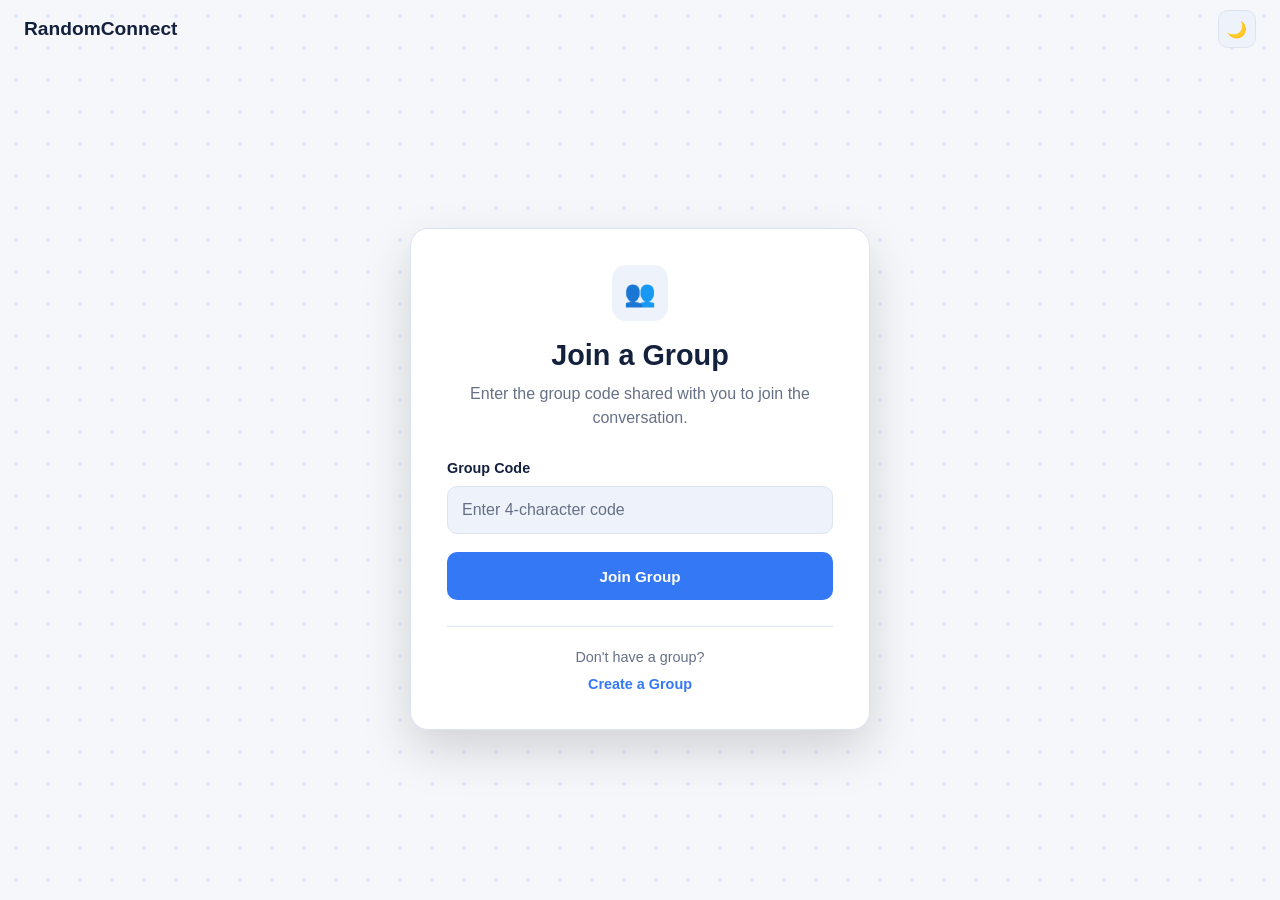
==== commit ecf9109f: "Add group message formatting and hide group code URL" ====
--- a/group-chat.html
+++ b/group-chat.html
@@ -128,13 +128,13 @@
             id="group-message-form"
         >
 
-            <input
-                type="text"
+            <textarea
                 id="group-message-input"
                 placeholder="Type a message..."
                 autocomplete="off"
                 maxlength="5000"
-            >
+                rows="1"
+            ></textarea>
 
 
             <button
--- a/css/group-chat.css
+++ b/css/group-chat.css
@@ -304,37 +304,31 @@
 
 #group-message-input {
     flex: 1;
-
     min-width: 0;
-
-    height: 46px;
-
-    padding: 0 14px;
+    min-height: 46px;
+    max-height: 180px;
+    padding: 12px 14px;
 
     border: 1px solid var(--border);
-
     border-radius: 12px;
 
     background: var(--surface-2);
-
     color: var(--text);
 
     font-family: inherit;
-
     font-size: 0.95rem;
+    line-height: 1.45;
 
     outline: none;
-}
-
+    resize: none;
+
+    overflow-y: auto;
+}
 
 #group-message-input:focus {
     border-color: var(--primary);
-
-    box-shadow:
-        0 0 0 2px
-        rgba(52, 120, 246, 0.12);
-}
-
+    box-shadow: 0 0 0 2px rgba(52, 120, 246, 0.12);
+}
 
 #group-message-input::placeholder {
     color: var(--muted);
@@ -430,7 +424,70 @@
     color: var(--danger);
 }
 
-
+/* =========================
+   MESSAGE FORMATTING
+========================= */
+
+.bubble code {
+    padding: 2px 6px;
+    border-radius: 5px;
+    background: rgba(0, 0, 0, 0.18);
+    font-family:
+        "SFMono-Regular",
+        Consolas,
+        "Liberation Mono",
+        monospace;
+    font-size: 0.88em;
+}
+
+
+.bubble pre {
+    margin: 8px 0;
+    padding: 12px;
+    overflow-x: auto;
+    border-radius: 8px;
+    background: #07111f;
+    color: #e2e8f0;
+    font-family:
+        "SFMono-Regular",
+        Consolas,
+        "Liberation Mono",
+        monospace;
+    font-size: 0.85rem;
+    line-height: 1.5;
+}
+
+
+.bubble pre code {
+    padding: 0;
+    background: transparent;
+}
+
+
+.bubble a {
+    color: var(--primary);
+    text-decoration: underline;
+}
+
+
+.chat-message.own .bubble a {
+    color: white;
+}
+
+
+.bubble strong {
+    font-weight: 700;
+}
+
+
+.bubble em {
+    font-style: italic;
+}
+
+
+.bubble del {
+    text-decoration: line-through;
+}
 /* =========================================
    MOBILE
 ========================================= */
